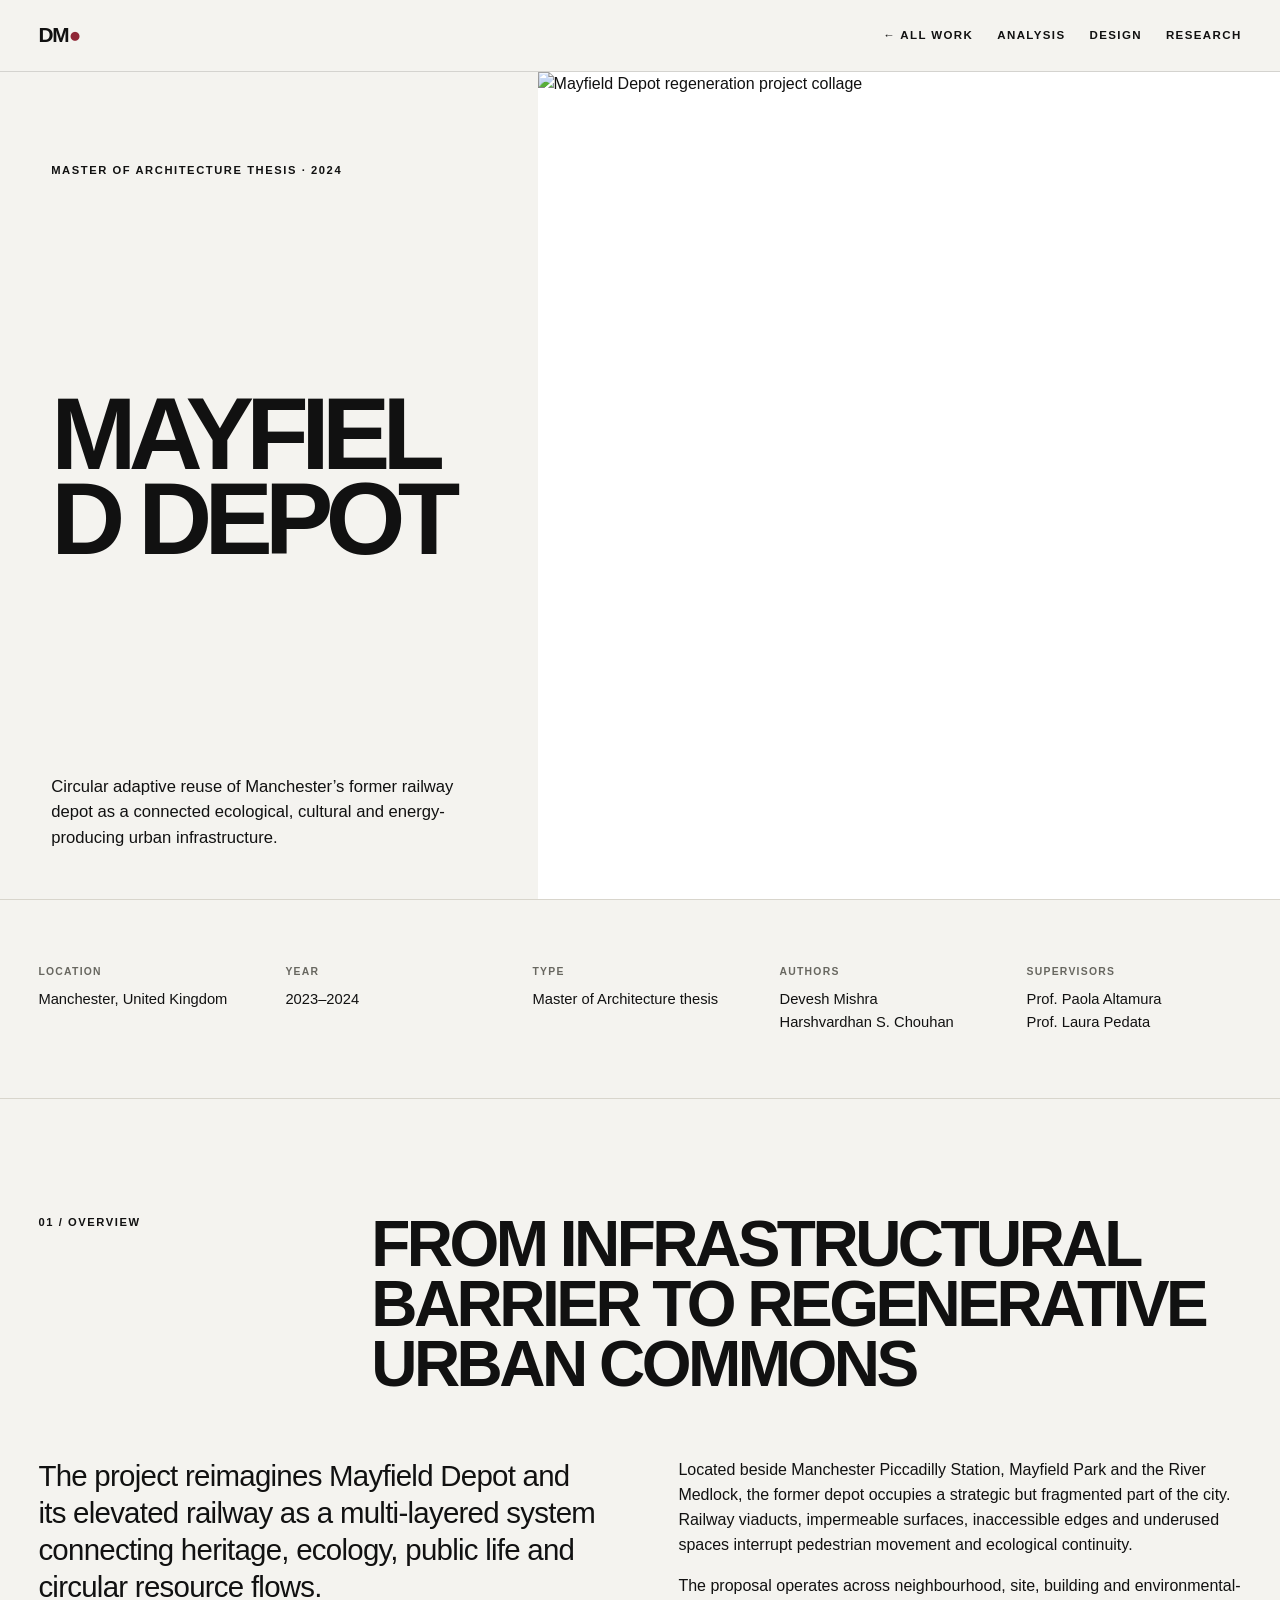
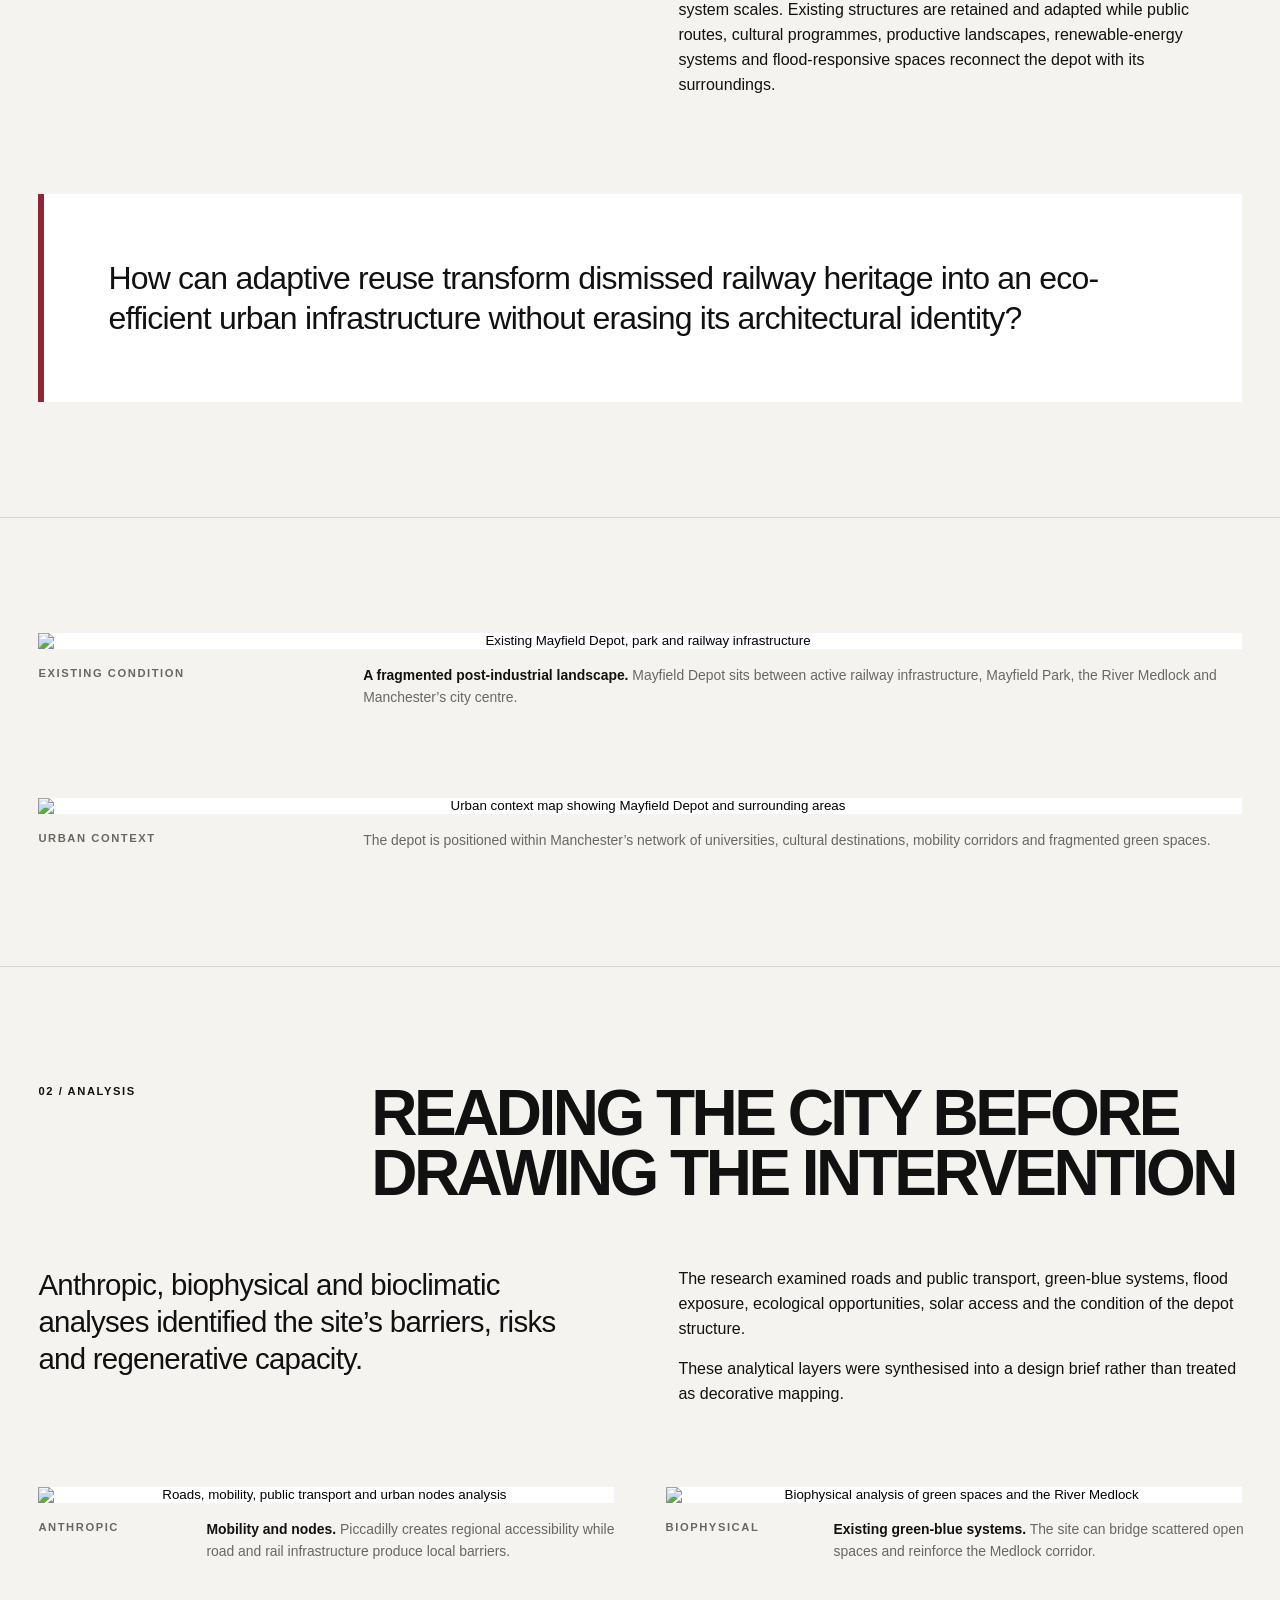
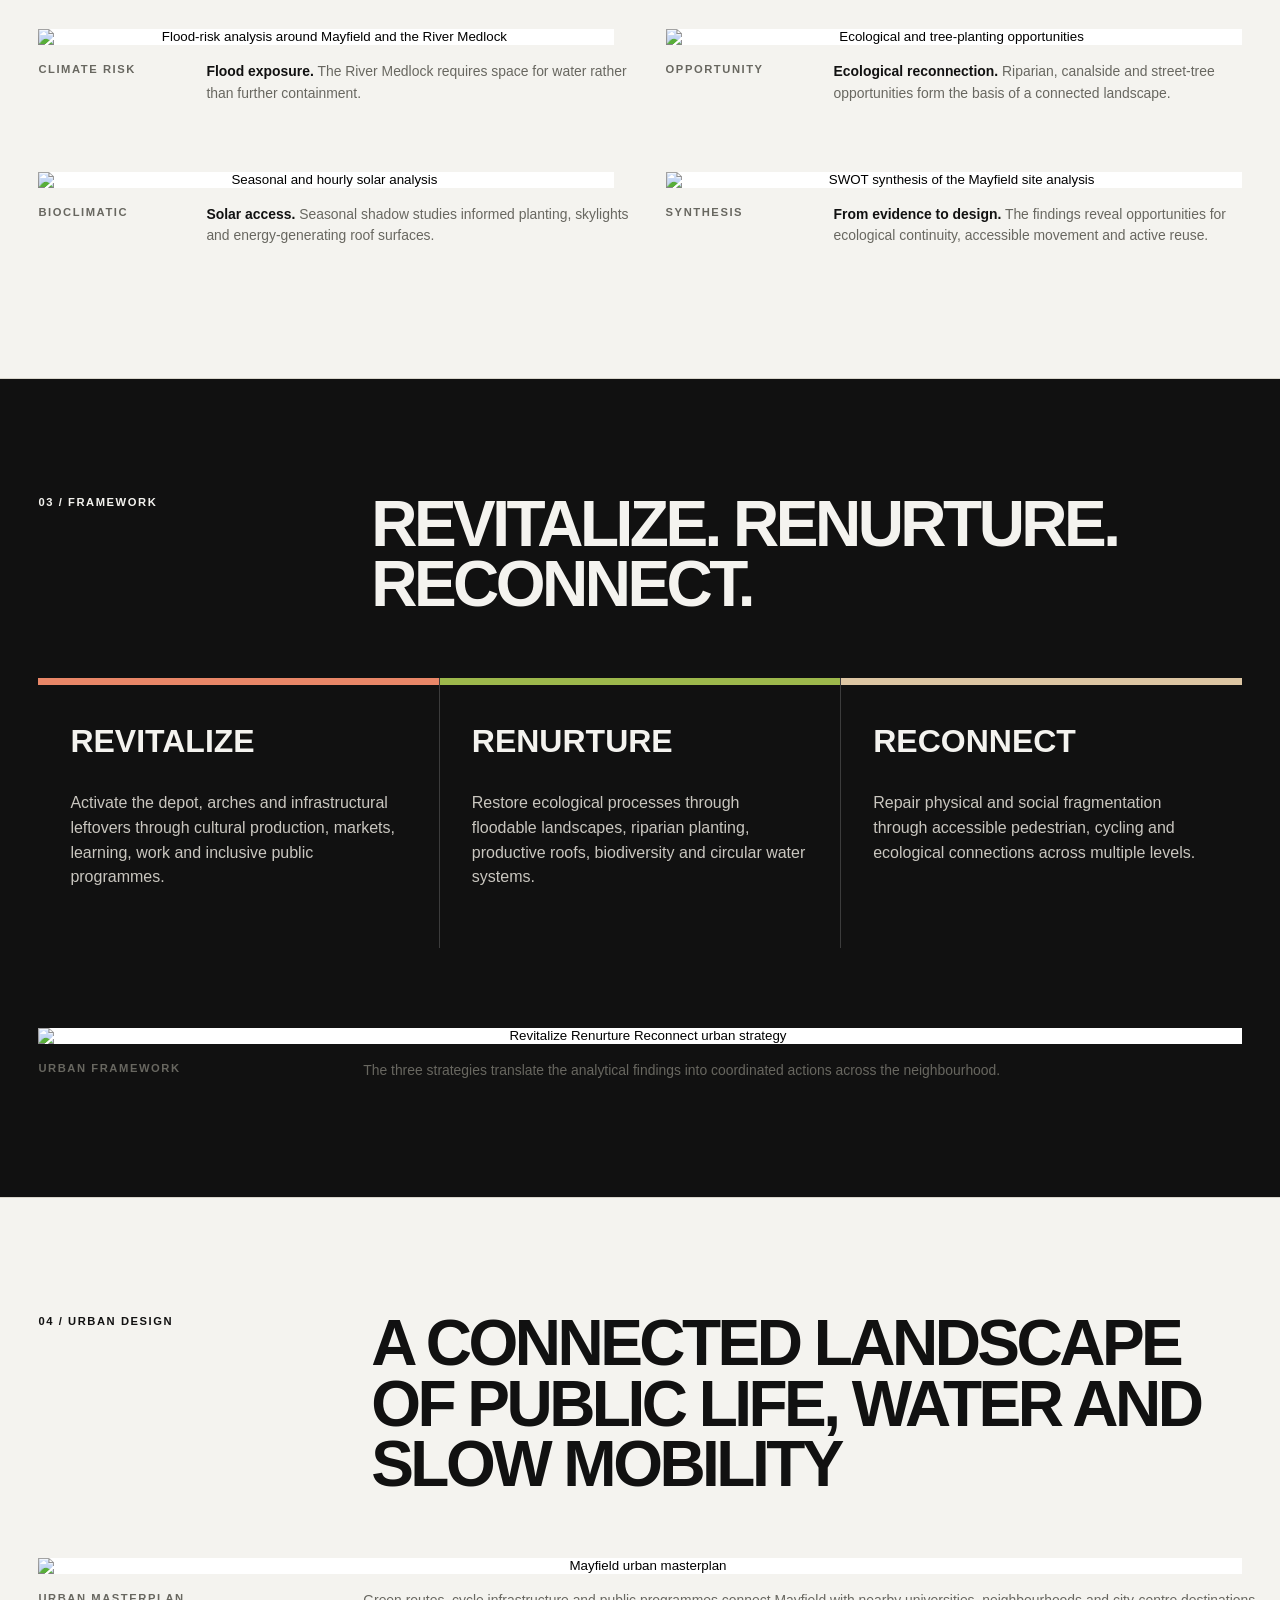
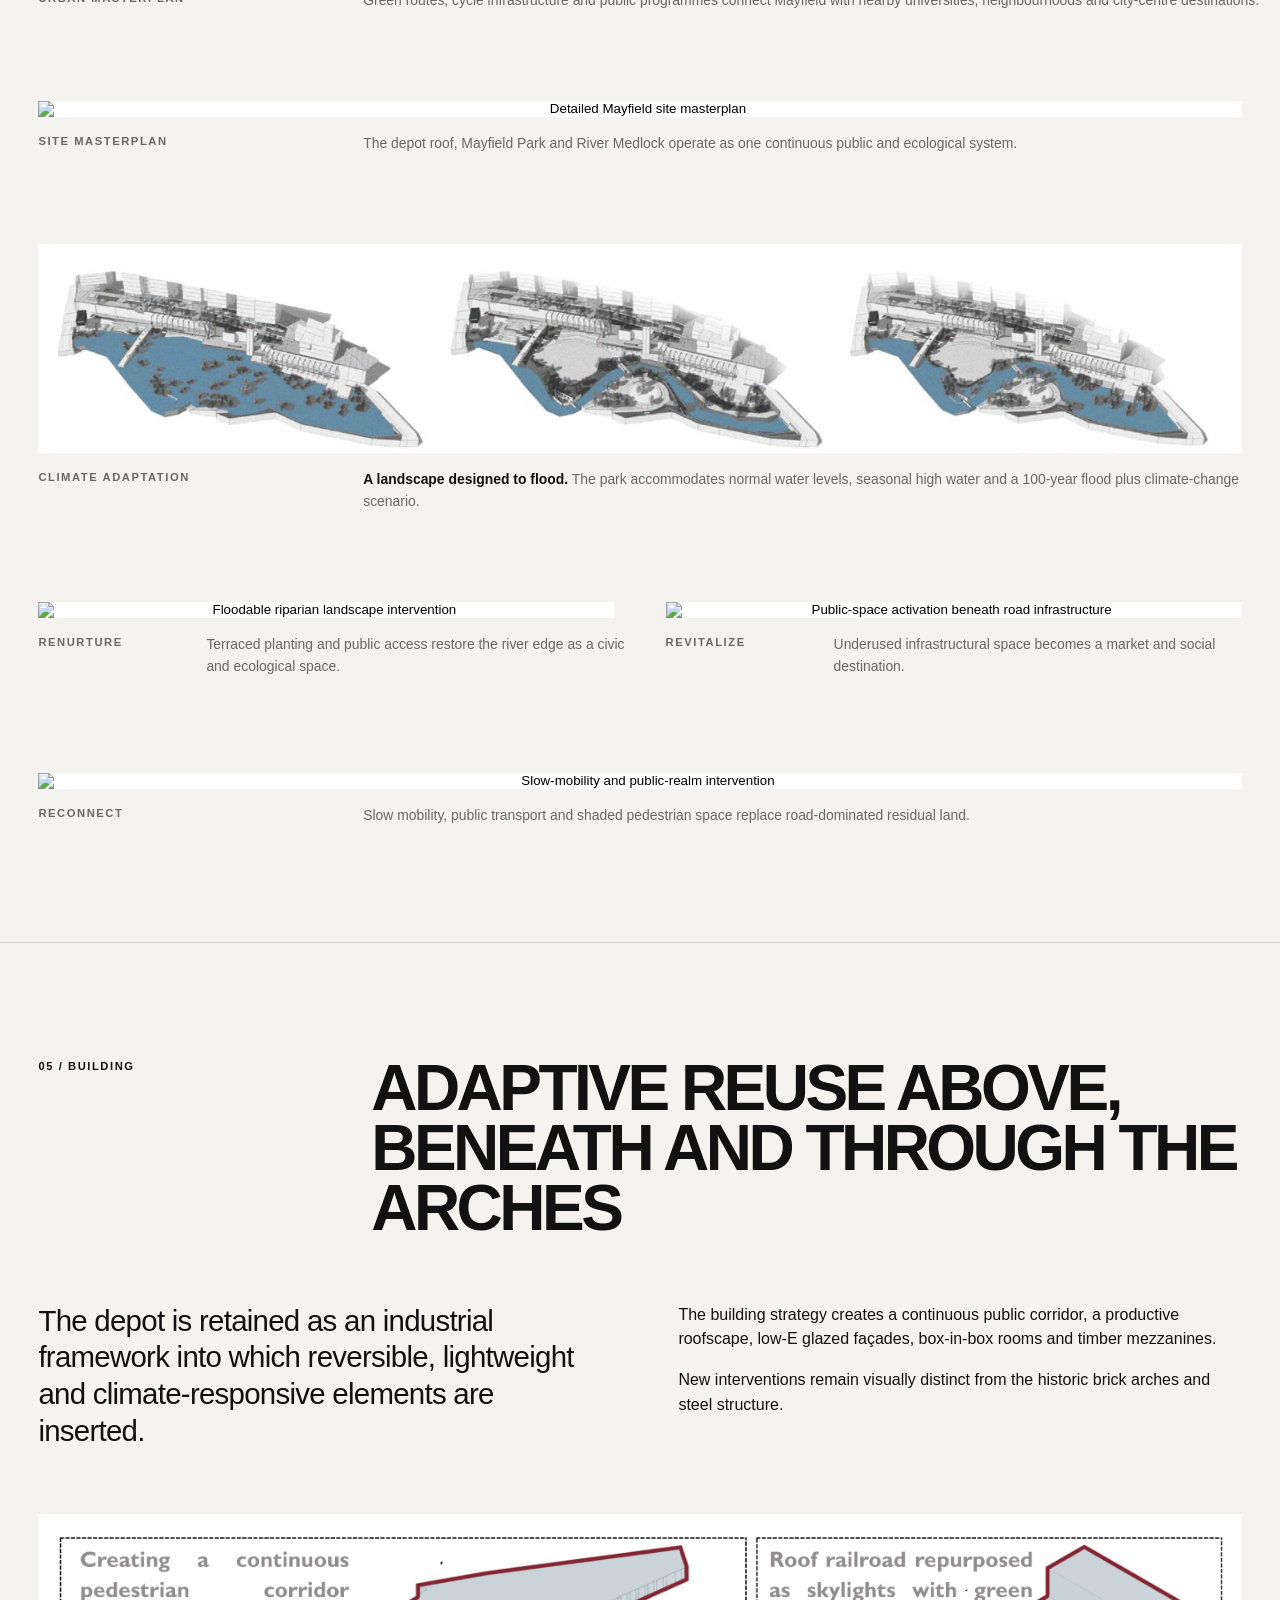
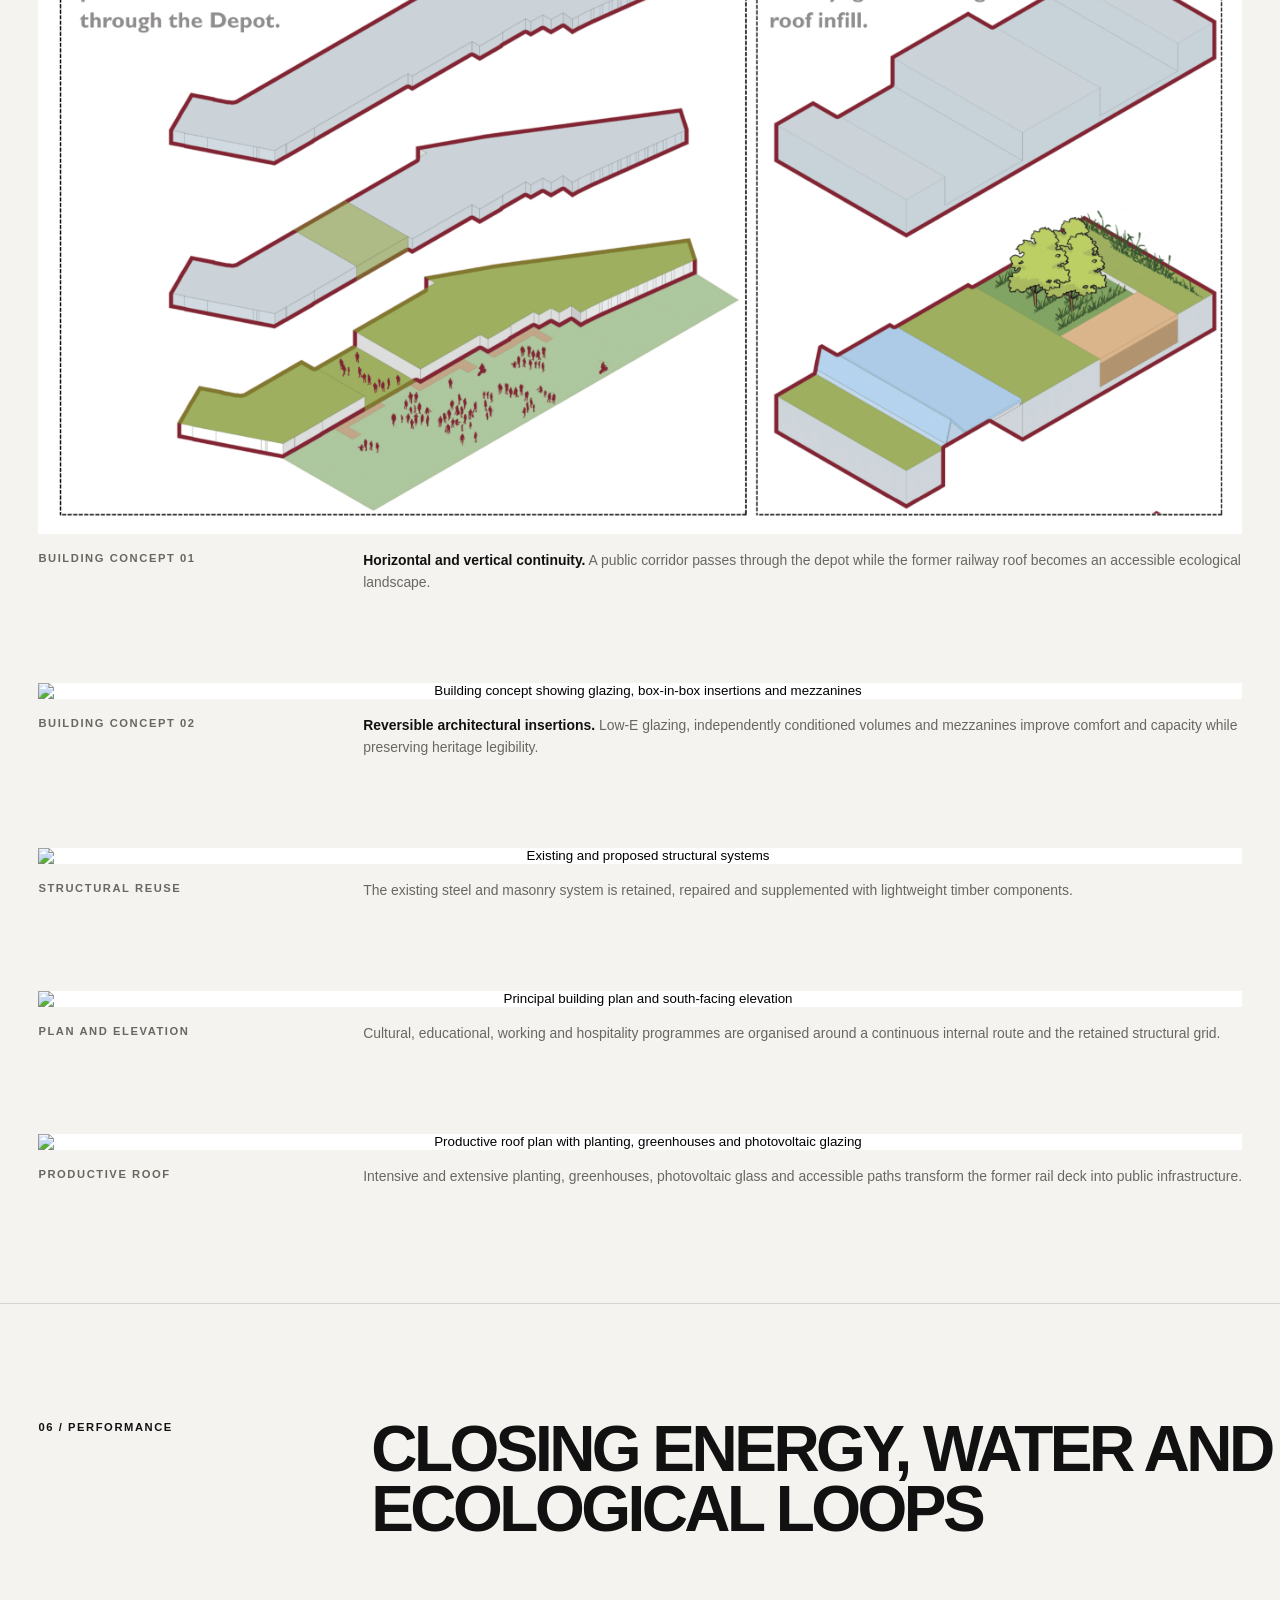
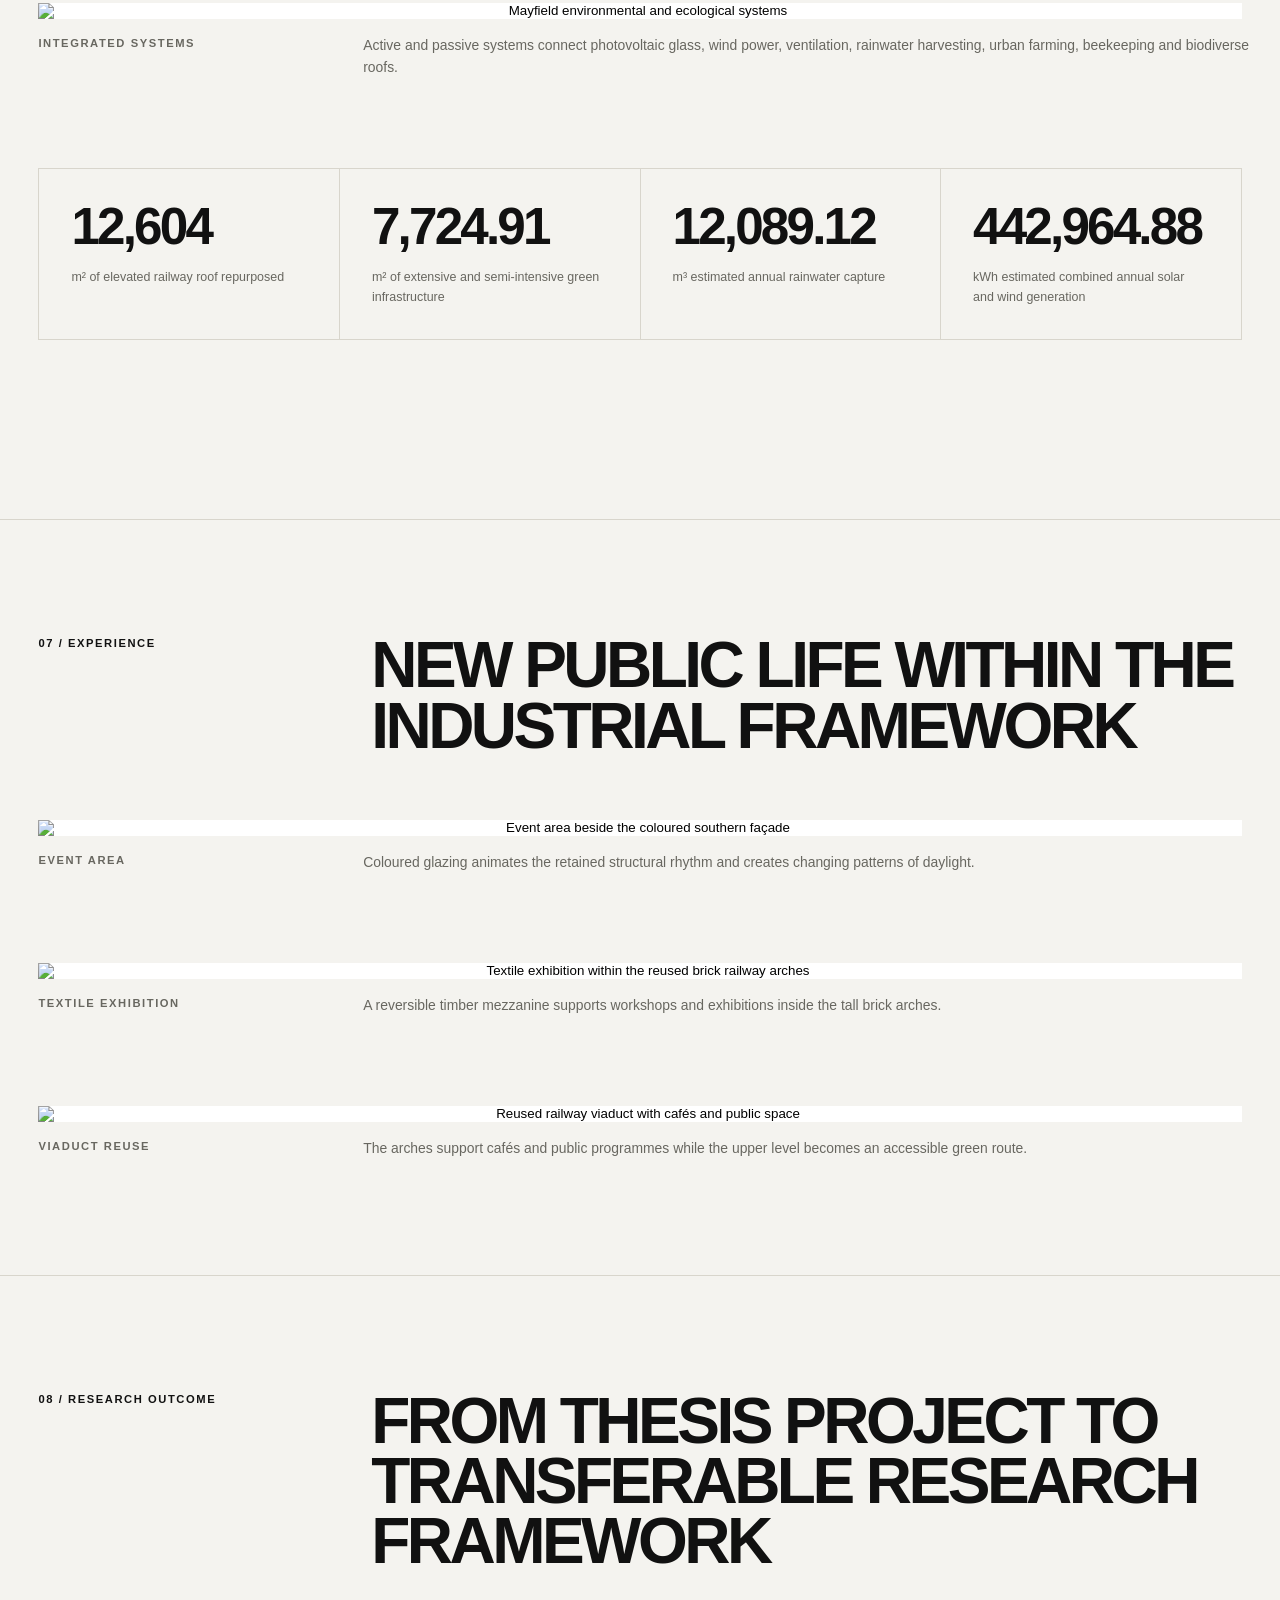
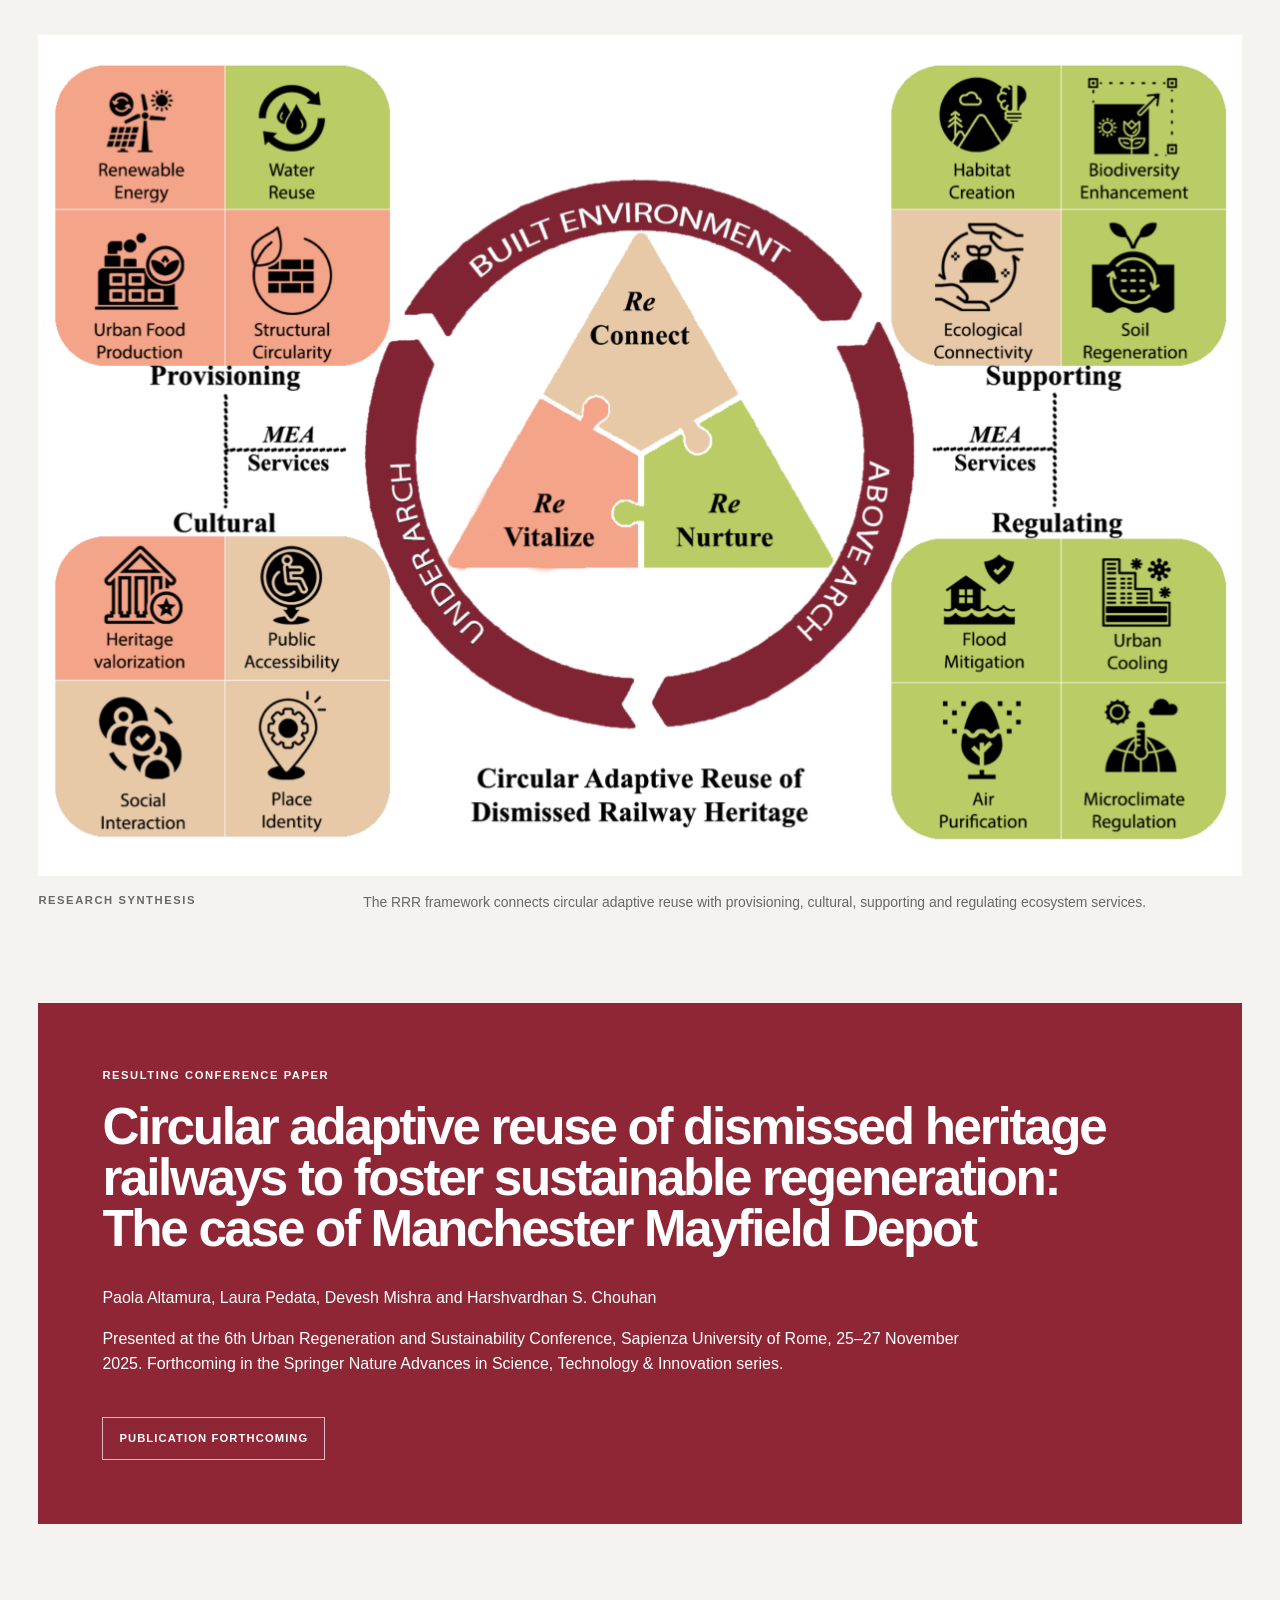
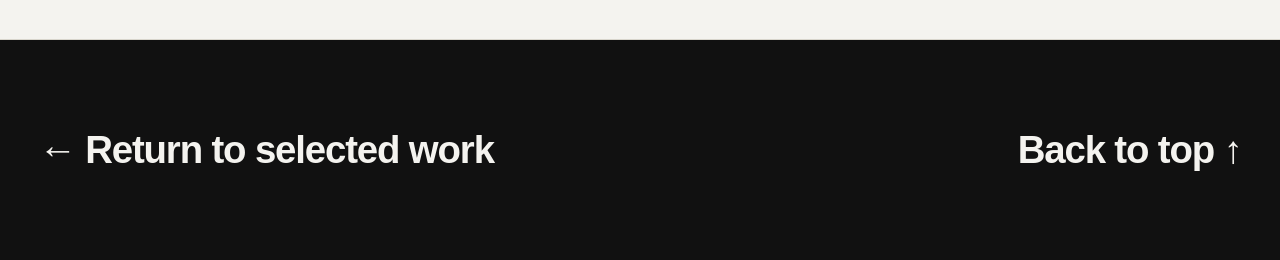
==== mayfield.html @ 93550f68 "Create Mayfield project page" ====
<!DOCTYPE html>
<html lang="en">

<head>
  <meta charset="UTF-8">
  <meta name="viewport" content="width=device-width, initial-scale=1.0">

  <meta
    name="description"
    content="Mayfield Depot — a research-led adaptive reuse and sustainable urban regeneration project by Devesh Mishra and Harshvardhan S. Chouhan."
  >

  <title>Mayfield Depot — Devesh Mishra</title>

  <style>
    :root {
      --background: #f4f3ef;
      --white: #ffffff;
      --black: #111111;
      --grey: #686760;
      --line: #d8d5cc;
      --red: #8f2636;
      --green: #9db84c;
      --orange: #e98768;
      --sand: #ddc6a3;
      --maximum-width: 1500px;
    }

    * {
      box-sizing: border-box;
    }

    html {
      scroll-behavior: smooth;
    }

    body {
      margin: 0;
      color: var(--black);
      background: var(--background);
      font-family: Arial, Helvetica, sans-serif;
      line-height: 1.55;
    }

    img {
      display: block;
      width: 100%;
      height: auto;
    }

    a {
      color: inherit;
    }

    /* NAVIGATION */

    .site-header {
      position: sticky;
      top: 0;
      z-index: 50;
      display: flex;
      align-items: center;
      justify-content: space-between;
      min-height: 72px;
      padding: 0 3vw;
      border-bottom: 1px solid rgba(17, 17, 17, 0.14);
      background: rgba(244, 243, 239, 0.95);
      backdrop-filter: blur(12px);
    }

    .logo {
      color: var(--black);
      text-decoration: none;
      font-size: 1.3rem;
      font-weight: 800;
      letter-spacing: -0.05em;
    }

    .logo-dot {
      color: var(--red);
    }

    .navigation {
      display: flex;
      gap: 1.5rem;
      align-items: center;
    }

    .navigation a {
      color: var(--black);
      text-decoration: none;
      text-transform: uppercase;
      font-size: 0.72rem;
      font-weight: 700;
      letter-spacing: 0.12em;
    }

    .navigation a:hover {
      color: var(--red);
    }

    /* HERO */

    .hero {
      min-height: calc(100vh - 72px);
      display: grid;
      grid-template-columns: 42% 58%;
      border-bottom: 1px solid var(--line);
    }

    .hero-text {
      display: flex;
      flex-direction: column;
      justify-content: space-between;
      padding: clamp(3rem, 7vw, 8rem) 4vw 3rem;
    }

    .eyebrow,
    .section-number,
    .figure-label {
      margin: 0;
      font-size: 0.7rem;
      font-weight: 700;
      letter-spacing: 0.14em;
      text-transform: uppercase;
    }

    .hero h1 {
      margin: 2rem 0;
      font-size: clamp(3.7rem, 8vw, 8.5rem);
      line-height: 0.83;
      letter-spacing: -0.075em;
      text-transform: uppercase;
      overflow-wrap: anywhere;
    }

    .hero-description {
      max-width: 38rem;
      margin: 0;
      font-size: clamp(1rem, 1.3vw, 1.3rem);
    }

    .hero-image {
      min-height: 620px;
      display: flex;
      align-items: center;
      background: var(--white);
      overflow: hidden;
    }

    .hero-image img {
      height: 100%;
      object-fit: contain;
    }

    /* PROJECT INFORMATION */

    .project-information {
      max-width: var(--maximum-width);
      margin: auto;
      padding: 4rem 3vw;
      display: grid;
      grid-template-columns: repeat(5, 1fr);
      gap: 2rem;
      border-bottom: 1px solid var(--line);
    }

    .information-item span {
      display: block;
      margin-bottom: 0.5rem;
      color: var(--grey);
      font-size: 0.65rem;
      font-weight: 700;
      letter-spacing: 0.12em;
      text-transform: uppercase;
    }

    .information-item p {
      margin: 0;
      font-size: 0.92rem;
    }

    /* GENERAL SECTIONS */

    .section {
      max-width: var(--maximum-width);
      margin: auto;
      padding: clamp(5rem, 9vw, 9rem) 3vw;
      border-bottom: 1px solid var(--line);
    }

    .section-heading {
      display: grid;
      grid-template-columns: 25% 75%;
      gap: 2rem;
      margin-bottom: 4rem;
    }

    .section-heading h2 {
      max-width: 1050px;
      margin: 0;
      font-size: clamp(2.4rem, 5vw, 5.4rem);
      line-height: 0.94;
      letter-spacing: -0.055em;
      text-transform: uppercase;
    }

    .introduction-grid {
      display: grid;
      grid-template-columns: 1fr 1fr;
      gap: clamp(2rem, 6vw, 7rem);
    }

    .lead {
      margin: 0;
      font-size: clamp(1.4rem, 2.3vw, 2.5rem);
      line-height: 1.25;
      letter-spacing: -0.025em;
    }

    .body-text {
      max-width: 700px;
    }

    .body-text p:first-child {
      margin-top: 0;
    }

    .research-question {
      margin: 5rem 0 0;
      padding: clamp(2rem, 5vw, 5rem);
      border-left: 6px solid var(--red);
      background: var(--white);
      font-size: clamp(1.4rem, 2.5vw, 2.8rem);
      line-height: 1.25;
      letter-spacing: -0.025em;
    }

    /* IMAGES */

    figure {
      margin: 0 0 clamp(3.5rem, 7vw, 7rem);
    }

    figure:last-child {
      margin-bottom: 0;
    }

    .image-button {
      width: 100%;
      display: block;
      padding: 0;
      border: 0;
      background: var(--white);
      cursor: zoom-in;
      overflow: hidden;
    }

    .image-button img {
      transition: transform 0.4s ease;
    }

    .image-button:hover img {
      transform: scale(1.01);
    }

    figcaption {
      display: grid;
      grid-template-columns: 25% 75%;
      gap: 1.5rem;
      padding-top: 1rem;
      color: var(--grey);
      font-size: 0.87rem;
    }

    figcaption strong {
      color: var(--black);
    }

    .image-grid {
      display: grid;
      grid-template-columns: 1fr 1fr;
      gap: clamp(2rem, 4vw, 4rem);
    }

    .image-grid figure {
      margin-bottom: 1rem;
    }

    /* RRR FRAMEWORK */

    .dark-section {
      max-width: none;
      color: var(--background);
      background: var(--black);
    }

    .dark-section > * {
      max-width: var(--maximum-width);
      margin-left: auto;
      margin-right: auto;
    }

    .pillars {
      display: grid;
      grid-template-columns: repeat(3, 1fr);
      gap: 1px;
      margin-bottom: 5rem;
      background: rgba(255, 255, 255, 0.18);
    }

    .pillar {
      min-height: 270px;
      padding: 2rem;
      background: var(--black);
    }

    .pillar:nth-child(1) {
      border-top: 7px solid var(--orange);
    }

    .pillar:nth-child(2) {
      border-top: 7px solid var(--green);
    }

    .pillar:nth-child(3) {
      border-top: 7px solid var(--sand);
    }

    .pillar h3 {
      margin: 0 0 1.5rem;
      font-size: clamp(1.6rem, 2.5vw, 2.6rem);
      text-transform: uppercase;
    }

    .pillar p {
      color: #c9c6bf;
    }

    /* PERFORMANCE */

    .statistics {
      display: grid;
      grid-template-columns: repeat(4, 1fr);
      margin: 4rem 0;
      border-top: 1px solid var(--line);
      border-left: 1px solid var(--line);
    }

    .statistic {
      padding: 2rem;
      border-right: 1px solid var(--line);
      border-bottom: 1px solid var(--line);
    }

    .statistic strong {
      display: block;
      font-size: clamp(2rem, 4vw, 4rem);
      line-height: 1;
      letter-spacing: -0.055em;
    }

    .statistic span {
      display: block;
      margin-top: 1rem;
      color: var(--grey);
      font-size: 0.78rem;
    }

    /* PUBLICATION */

    .publication {
      padding: clamp(2rem, 5vw, 5rem);
      color: var(--white);
      background: var(--red);
    }

    .publication h3 {
      max-width: 1050px;
      margin: 1rem 0 2rem;
      font-size: clamp(2rem, 4vw, 4.5rem);
      line-height: 1;
      letter-spacing: -0.045em;
    }

    .publication p {
      max-width: 900px;
    }

    .publication-status {
      display: inline-block;
      margin-top: 1.5rem;
      padding: 0.75rem 1rem;
      border: 1px solid rgba(255, 255, 255, 0.7);
      font-size: 0.7rem;
      font-weight: 700;
      letter-spacing: 0.1em;
      text-transform: uppercase;
    }

    /* FOOTER */

    .project-footer {
      padding: 5rem 3vw;
      display: flex;
      justify-content: space-between;
      gap: 2rem;
      color: var(--background);
      background: var(--black);
    }

    .project-footer a {
      text-decoration: none;
      font-size: clamp(1.4rem, 3vw, 3rem);
      font-weight: 700;
      letter-spacing: -0.03em;
    }

    .project-footer a:hover {
      color: var(--orange);
    }

    /* IMAGE LIGHTBOX */

    .lightbox {
      position: fixed;
      inset: 0;
      z-index: 100;
      display: none;
      align-items: center;
      justify-content: center;
      padding: 4.5rem 2rem 2rem;
      background: rgba(8, 8, 8, 0.96);
    }

    .lightbox.open {
      display: flex;
    }

    .lightbox img {
      max-width: 96vw;
      max-height: 88vh;
      width: auto;
      height: auto;
      object-fit: contain;
    }

    .lightbox-close {
      position: absolute;
      top: 1rem;
      right: 1.5rem;
      padding: 0;
      border: 0;
      color: var(--white);
      background: transparent;
      font-size: 2.5rem;
      cursor: pointer;
    }

    /* MOBILE */

    @media (max-width: 900px) {
      .hero,
      .introduction-grid,
      .image-grid {
        grid-template-columns: 1fr;
      }

      .hero {
        min-height: auto;
      }

      .hero-text {
        min-height: 550px;
      }

      .hero-image {
        min-height: 400px;
      }

      .project-information {
        grid-template-columns: 1fr 1fr;
      }

      .section-heading {
        grid-template-columns: 1fr;
      }

      .pillars {
        grid-template-columns: 1fr;
      }

      .statistics {
        grid-template-columns: 1fr 1fr;
      }

      figcaption {
        grid-template-columns: 1fr;
        gap: 0.4rem;
      }
    }

    @media (max-width: 620px) {
      .site-header {
        min-height: 62px;
      }

      .navigation a:not(:first-child) {
        display: none;
      }

      .hero-text {
        min-height: 470px;
        padding: 3rem 6vw;
      }

      .hero-image {
        min-height: 280px;
      }

      .project-information {
        grid-template-columns: 1fr;
        padding: 3rem 6vw;
      }

      .section {
        padding-left: 6vw;
        padding-right: 6vw;
      }

      .statistics {
        grid-template-columns: 1fr;
      }

      .project-footer {
        flex-direction: column;
      }
    }
  </style>
</head>

<body id="top">

  <!-- NAVIGATION -->

  <header class="site-header">
    <a class="logo" href="index.html">
      DM<span class="logo-dot">●</span>
    </a>

    <nav class="navigation">
      <a href="index.html#work">← All work</a>
      <a href="#analysis">Analysis</a>
      <a href="#design">Design</a>
      <a href="#research">Research</a>
    </nav>
  </header>

  <main>

    <!-- HERO -->

    <section class="hero">
      <div class="hero-text">
        <p class="eyebrow">Master of Architecture Thesis · 2024</p>

        <h1>Mayfield Depot</h1>

        <p class="hero-description">
          Circular adaptive reuse of Manchester’s former railway depot as a
          connected ecological, cultural and energy-producing urban
          infrastructure.
        </p>
      </div>

      <div class="hero-image">
        <img
          src="images/mayfield/mayfield-01-hero.png"
          alt="Mayfield Depot regeneration project collage"
        >
      </div>
    </section>

    <!-- PROJECT INFORMATION -->

    <section class="project-information">
      <div class="information-item">
        <span>Location</span>
        <p>Manchester, United Kingdom</p>
      </div>

      <div class="information-item">
        <span>Year</span>
        <p>2023–2024</p>
      </div>

      <div class="information-item">
        <span>Type</span>
        <p>Master of Architecture thesis</p>
      </div>

      <div class="information-item">
        <span>Authors</span>
        <p>Devesh Mishra<br>Harshvardhan S. Chouhan</p>
      </div>

      <div class="information-item">
        <span>Supervisors</span>
        <p>Prof. Paola Altamura<br>Prof. Laura Pedata</p>
      </div>
    </section>

    <!-- OVERVIEW -->

    <section class="section">
      <div class="section-heading">
        <p class="section-number">01 / Overview</p>

        <h2>
          From infrastructural barrier to regenerative urban commons
        </h2>
      </div>

      <div class="introduction-grid">
        <p class="lead">
          The project reimagines Mayfield Depot and its elevated railway as a
          multi-layered system connecting heritage, ecology, public life and
          circular resource flows.
        </p>

        <div class="body-text">
          <p>
            Located beside Manchester Piccadilly Station, Mayfield Park and the
            River Medlock, the former depot occupies a strategic but fragmented
            part of the city. Railway viaducts, impermeable surfaces,
            inaccessible edges and underused spaces interrupt pedestrian
            movement and ecological continuity.
          </p>

          <p>
            The proposal operates across neighbourhood, site, building and
            environmental-system scales. Existing structures are retained and
            adapted while public routes, cultural programmes, productive
            landscapes, renewable-energy systems and flood-responsive spaces
            reconnect the depot with its surroundings.
          </p>
        </div>
      </div>

      <p class="research-question">
        How can adaptive reuse transform dismissed railway heritage into an
        eco-efficient urban infrastructure without erasing its architectural
        identity?
      </p>
    </section>

    <!-- EXISTING SITE -->

    <section class="section">
      <figure>
        <button class="image-button" type="button">
          <img
            src="images/mayfield/mayfield-02-existing-site.png"
            alt="Existing Mayfield Depot, park and railway infrastructure"
            loading="lazy"
          >
        </button>

        <figcaption>
          <span class="figure-label">Existing condition</span>

          <span>
            <strong>A fragmented post-industrial landscape.</strong>
            Mayfield Depot sits between active railway infrastructure,
            Mayfield Park, the River Medlock and Manchester’s city centre.
          </span>
        </figcaption>
      </figure>

      <figure>
        <button class="image-button" type="button">
          <img
            src="images/mayfield/mayfield-03-context-map.png"
            alt="Urban context map showing Mayfield Depot and surrounding areas"
            loading="lazy"
          >
        </button>

        <figcaption>
          <span class="figure-label">Urban context</span>

          <span>
            The depot is positioned within Manchester’s network of
            universities, cultural destinations, mobility corridors and
            fragmented green spaces.
          </span>
        </figcaption>
      </figure>
    </section>

    <!-- ANALYSIS -->

    <section class="section" id="analysis">
      <div class="section-heading">
        <p class="section-number">02 / Analysis</p>

        <h2>
          Reading the city before drawing the intervention
        </h2>
      </div>

      <div class="introduction-grid">
        <p class="lead">
          Anthropic, biophysical and bioclimatic analyses identified the site’s
          barriers, risks and regenerative capacity.
        </p>

        <div class="body-text">
          <p>
            The research examined roads and public transport, green-blue
            systems, flood exposure, ecological opportunities, solar access and
            the condition of the depot structure.
          </p>

          <p>
            These analytical layers were synthesised into a design brief rather
            than treated as decorative mapping.
          </p>
        </div>
      </div>

      <div class="image-grid" style="margin-top: 4rem;">

        <figure>
          <button class="image-button" type="button">
            <img
              src="images/mayfield/mayfield-04-mobility-analysis.png"
              alt="Roads, mobility, public transport and urban nodes analysis"
              loading="lazy"
            >
          </button>

          <figcaption>
            <span class="figure-label">Anthropic</span>
            <span>
              <strong>Mobility and nodes.</strong>
              Piccadilly creates regional accessibility while road and rail
              infrastructure produce local barriers.
            </span>
          </figcaption>
        </figure>

        <figure>
          <button class="image-button" type="button">
            <img
              src="images/mayfield/mayfield-05-biophysical-analysis.png"
              alt="Biophysical analysis of green spaces and the River Medlock"
              loading="lazy"
            >
          </button>

          <figcaption>
            <span class="figure-label">Biophysical</span>
            <span>
              <strong>Existing green-blue systems.</strong>
              The site can bridge scattered open spaces and reinforce the
              Medlock corridor.
            </span>
          </figcaption>
        </figure>

        <figure>
          <button class="image-button" type="button">
            <img
              src="images/mayfield/mayfield-06-flood-risk.png"
              alt="Flood-risk analysis around Mayfield and the River Medlock"
              loading="lazy"
            >
          </button>

          <figcaption>
            <span class="figure-label">Climate risk</span>
            <span>
              <strong>Flood exposure.</strong>
              The River Medlock requires space for water rather than further
              containment.
            </span>
          </figcaption>
        </figure>

        <figure>
          <button class="image-button" type="button">
            <img
              src="images/mayfield/mayfield-07-ecological-opportunities.png"
              alt="Ecological and tree-planting opportunities"
              loading="lazy"
            >
          </button>

          <figcaption>
            <span class="figure-label">Opportunity</span>
            <span>
              <strong>Ecological reconnection.</strong>
              Riparian, canalside and street-tree opportunities form the basis
              of a connected landscape.
            </span>
          </figcaption>
        </figure>

        <figure>
          <button class="image-button" type="button">
            <img
              src="images/mayfield/mayfield-08-solar-analysis.png"
              alt="Seasonal and hourly solar analysis"
              loading="lazy"
            >
          </button>

          <figcaption>
            <span class="figure-label">Bioclimatic</span>
            <span>
              <strong>Solar access.</strong>
              Seasonal shadow studies informed planting, skylights and
              energy-generating roof surfaces.
            </span>
          </figcaption>
        </figure>

        <figure>
          <button class="image-button" type="button">
            <img
              src="images/mayfield/mayfield-09-swot-synthesis.png"
              alt="SWOT synthesis of the Mayfield site analysis"
              loading="lazy"
            >
          </button>

          <figcaption>
            <span class="figure-label">Synthesis</span>
            <span>
              <strong>From evidence to design.</strong>
              The findings reveal opportunities for ecological continuity,
              accessible movement and active reuse.
            </span>
          </figcaption>
        </figure>

      </div>
    </section>

    <!-- RRR FRAMEWORK -->

    <section class="section dark-section">
      <div class="section-heading">
        <p class="section-number">03 / Framework</p>

        <h2>Revitalize. Renurture. Reconnect.</h2>
      </div>

      <div class="pillars">
        <article class="pillar">
          <h3>Revitalize</h3>
          <p>
            Activate the depot, arches and infrastructural leftovers through
            cultural production, markets, learning, work and inclusive public
            programmes.
          </p>
        </article>

        <article class="pillar">
          <h3>Renurture</h3>
          <p>
            Restore ecological processes through floodable landscapes,
            riparian planting, productive roofs, biodiversity and circular
            water systems.
          </p>
        </article>

        <article class="pillar">
          <h3>Reconnect</h3>
          <p>
            Repair physical and social fragmentation through accessible
            pedestrian, cycling and ecological connections across multiple
            levels.
          </p>
        </article>
      </div>

      <figure>
        <button class="image-button" type="button">
          <img
            src="images/mayfield/mayfield-10-rrr-urban-strategy.png"
            alt="Revitalize Renurture Reconnect urban strategy"
            loading="lazy"
          >
        </button>

        <figcaption>
          <span class="figure-label">Urban framework</span>
          <span>
            The three strategies translate the analytical findings into
            coordinated actions across the neighbourhood.
          </span>
        </figcaption>
      </figure>
    </section>

    <!-- URBAN DESIGN -->

    <section class="section" id="design">
      <div class="section-heading">
        <p class="section-number">04 / Urban design</p>

        <h2>
          A connected landscape of public life, water and slow mobility
        </h2>
      </div>

      <figure>
        <button class="image-button" type="button">
          <img
            src="images/mayfield/mayfield-11-urban-masterplan.png"
            alt="Mayfield urban masterplan"
            loading="lazy"
          >
        </button>

        <figcaption>
          <span class="figure-label">Urban masterplan</span>
          <span>
            Green routes, cycle infrastructure and public programmes connect
            Mayfield with nearby universities, neighbourhoods and city-centre
            destinations.
          </span>
        </figcaption>
      </figure>

      <figure>
        <button class="image-button" type="button">
          <img
            src="images/mayfield/mayfield-12-site-masterplan.png"
            alt="Detailed Mayfield site masterplan"
            loading="lazy"
          >
        </button>

        <figcaption>
          <span class="figure-label">Site masterplan</span>
          <span>
            The depot roof, Mayfield Park and River Medlock operate as one
            continuous public and ecological system.
          </span>
        </figcaption>
      </figure>

      <figure>
        <button class="image-button" type="button">
          <img
            src="images/mayfield/mayfield-13-floodable-park-scenarios.png"
            alt="Floodable park water-level scenarios"
            loading="lazy"
          >
        </button>

        <figcaption>
          <span class="figure-label">Climate adaptation</span>
          <span>
            <strong>A landscape designed to flood.</strong>
            The park accommodates normal water levels, seasonal high water and
            a 100-year flood plus climate-change scenario.
          </span>
        </figcaption>
      </figure>

      <div class="image-grid">
        <figure>
          <button class="image-button" type="button">
            <img
              src="images/mayfield/mayfield-14-riparian-landscape.png"
              alt="Floodable riparian landscape intervention"
              loading="lazy"
            >
          </button>

          <figcaption>
            <span class="figure-label">Renurture</span>
            <span>
              Terraced planting and public access restore the river edge as a
              civic and ecological space.
            </span>
          </figcaption>
        </figure>

        <figure>
          <button class="image-button" type="button">
            <img
              src="images/mayfield/mayfield-15-underpass-activation.png"
              alt="Public-space activation beneath road infrastructure"
              loading="lazy"
            >
          </button>

          <figcaption>
            <span class="figure-label">Revitalize</span>
            <span>
              Underused infrastructural space becomes a market and social
              destination.
            </span>
          </figcaption>
        </figure>
      </div>

      <figure style="margin-top: 5rem;">
        <button class="image-button" type="button">
          <img
            src="images/mayfield/mayfield-16-mobility-public-realm.png"
            alt="Slow-mobility and public-realm intervention"
            loading="lazy"
          >
        </button>

        <figcaption>
          <span class="figure-label">Reconnect</span>
          <span>
            Slow mobility, public transport and shaded pedestrian space replace
            road-dominated residual land.
          </span>
        </figcaption>
      </figure>
    </section>

    <!-- BUILDING DESIGN -->

    <section class="section">
      <div class="section-heading">
        <p class="section-number">05 / Building</p>

        <h2>
          Adaptive reuse above, beneath and through the arches
        </h2>
      </div>

      <div class="introduction-grid" style="margin-bottom: 4rem;">
        <p class="lead">
          The depot is retained as an industrial framework into which
          reversible, lightweight and climate-responsive elements are inserted.
        </p>

        <div class="body-text">
          <p>
            The building strategy creates a continuous public corridor, a
            productive roofscape, low-E glazed façades, box-in-box rooms and
            timber mezzanines.
          </p>

          <p>
            New interventions remain visually distinct from the historic brick
            arches and steel structure.
          </p>
        </div>
      </div>

      <figure>
        <button class="image-button" type="button">
          <img
            src="images/mayfield/mayfield-17-building-concept1.png"
            alt="Building concept showing a public corridor and productive roof"
            loading="lazy"
          >
        </button>

        <figcaption>
          <span class="figure-label">Building concept 01</span>
          <span>
            <strong>Horizontal and vertical continuity.</strong>
            A public corridor passes through the depot while the former railway
            roof becomes an accessible ecological landscape.
          </span>
        </figcaption>
      </figure>

      <figure>
        <button class="image-button" type="button">
          <img
            src="images/mayfield/mayfield-17-building-concept2.png"
            alt="Building concept showing glazing, box-in-box insertions and mezzanines"
            loading="lazy"
          >
        </button>

        <figcaption>
          <span class="figure-label">Building concept 02</span>
          <span>
            <strong>Reversible architectural insertions.</strong>
            Low-E glazing, independently conditioned volumes and mezzanines
            improve comfort and capacity while preserving heritage legibility.
          </span>
        </figcaption>
      </figure>

      <figure>
        <button class="image-button" type="button">
          <img
            src="images/mayfield/mayfield-18-structural-reuse.png"
            alt="Existing and proposed structural systems"
            loading="lazy"
          >
        </button>

        <figcaption>
          <span class="figure-label">Structural reuse</span>
          <span>
            The existing steel and masonry system is retained, repaired and
            supplemented with lightweight timber components.
          </span>
        </figcaption>
      </figure>

      <figure>
        <button class="image-button" type="button">
          <img
            src="images/mayfield/mayfield-19-building-plan-elevation.png"
            alt="Principal building plan and south-facing elevation"
            loading="lazy"
          >
        </button>

        <figcaption>
          <span class="figure-label">Plan and elevation</span>
          <span>
            Cultural, educational, working and hospitality programmes are
            organised around a continuous internal route and the retained
            structural grid.
          </span>
        </figcaption>
      </figure>

      <figure>
        <button class="image-button" type="button">
          <img
            src="images/mayfield/mayfield-20-productive-roof-plan.png"
            alt="Productive roof plan with planting, greenhouses and photovoltaic glazing"
            loading="lazy"
          >
        </button>

        <figcaption>
          <span class="figure-label">Productive roof</span>
          <span>
            Intensive and extensive planting, greenhouses, photovoltaic glass
            and accessible paths transform the former rail deck into public
            infrastructure.
          </span>
        </figcaption>
      </figure>
    </section>

    <!-- ENVIRONMENTAL PERFORMANCE -->

    <section class="section">
      <div class="section-heading">
        <p class="section-number">06 / Performance</p>

        <h2>
          Closing energy, water and ecological loops
        </h2>
      </div>

      <figure>
        <button class="image-button" type="button">
          <img
            src="images/mayfield/mayfield-21-environmental-systems.png"
            alt="Mayfield environmental and ecological systems"
            loading="lazy"
          >
        </button>

        <figcaption>
          <span class="figure-label">Integrated systems</span>
          <span>
            Active and passive systems connect photovoltaic glass, wind power,
            ventilation, rainwater harvesting, urban farming, beekeeping and
            biodiverse roofs.
          </span>
        </figcaption>
      </figure>

      <div class="statistics">
        <div class="statistic">
          <strong>12,604</strong>
          <span>m² of elevated railway roof repurposed</span>
        </div>

        <div class="statistic">
          <strong>7,724.91</strong>
          <span>m² of extensive and semi-intensive green infrastructure</span>
        </div>

        <div class="statistic">
          <strong>12,089.12</strong>
          <span>m³ estimated annual rainwater capture</span>
        </div>

        <div class="statistic">
          <strong>442,964.88</strong>
          <span>kWh estimated combined annual solar and wind generation</span>
        </div>
      </div>
    </section>

    <!-- VISUALISATIONS -->

    <section class="section">
      <div class="section-heading">
        <p class="section-number">07 / Experience</p>

        <h2>
          New public life within the industrial framework
        </h2>
      </div>

      <figure>
        <button class="image-button" type="button">
          <img
            src="images/mayfield/mayfield-22-coloured-south-facade-event-area.png"
            alt="Event area beside the coloured southern façade"
            loading="lazy"
          >
        </button>

        <figcaption>
          <span class="figure-label">Event area</span>
          <span>
            Coloured glazing animates the retained structural rhythm and creates
            changing patterns of daylight.
          </span>
        </figcaption>
      </figure>

      <figure>
        <button class="image-button" type="button">
          <img
            src="images/mayfield/mayfield-23-textile-exhibition.png"
            alt="Textile exhibition within the reused brick railway arches"
            loading="lazy"
          >
        </button>

        <figcaption>
          <span class="figure-label">Textile exhibition</span>
          <span>
            A reversible timber mezzanine supports workshops and exhibitions
            inside the tall brick arches.
          </span>
        </figcaption>
      </figure>

      <figure>
        <button class="image-button" type="button">
          <img
            src="images/mayfield/mayfield-24-viaduct-public-space.png"
            alt="Reused railway viaduct with cafés and public space"
            loading="lazy"
          >
        </button>

        <figcaption>
          <span class="figure-label">Viaduct reuse</span>
          <span>
            The arches support cafés and public programmes while the upper level
            becomes an accessible green route.
          </span>
        </figcaption>
      </figure>
    </section>

    <!-- RESEARCH OUTPUT -->

    <section class="section" id="research">
      <div class="section-heading">
        <p class="section-number">08 / Research outcome</p>

        <h2>
          From thesis project to transferable research framework
        </h2>
      </div>

      <figure>
        <button class="image-button" type="button">
          <img
            src="images/mayfield/mayfield-25-research-framework.png"
            alt="Research framework connecting RRR with ecosystem services"
            loading="lazy"
          >
        </button>

        <figcaption>
          <span class="figure-label">Research synthesis</span>
          <span>
            The RRR framework connects circular adaptive reuse with
            provisioning, cultural, supporting and regulating ecosystem
            services.
          </span>
        </figcaption>
      </figure>

      <article class="publication">
        <p class="eyebrow">Resulting conference paper</p>

        <h3>
          Circular adaptive reuse of dismissed heritage railways to foster
          sustainable regeneration: The case of Manchester Mayfield Depot
        </h3>

        <p>
          Paola Altamura, Laura Pedata, Devesh Mishra and
          Harshvardhan S. Chouhan
        </p>

        <p>
          Presented at the 6th Urban Regeneration and Sustainability
          Conference, Sapienza University of Rome, 25–27 November 2025.
          Forthcoming in the Springer Nature Advances in Science, Technology
          &amp; Innovation series.
        </p>

        <span class="publication-status">
          Publication forthcoming
        </span>
      </article>
    </section>

  </main>

  <!-- FOOTER -->

  <footer class="project-footer">
    <a href="index.html#work">← Return to selected work</a>
    <a href="#top">Back to top ↑</a>
  </footer>

  <!-- IMAGE ENLARGEMENT -->

  <div
    class="lightbox"
    id="lightbox"
    role="dialog"
    aria-modal="true"
    aria-label="Expanded project image"
  >
    <button
      class="lightbox-close"
      type="button"
      aria-label="Close image"
    >
      ×
    </button>

    <img src="" alt="">
  </div>

  <script>
    const lightbox = document.getElementById("lightbox");
    const lightboxImage = lightbox.querySelector("img");
    const closeButton = lightbox.querySelector(".lightbox-close");
    const imageButtons = document.querySelectorAll(".image-button");

    imageButtons.forEach(function (button) {
      button.addEventListener("click", function () {
        const selectedImage = button.querySelector("img");

        lightboxImage.src = selectedImage.src;
        lightboxImage.alt = selectedImage.alt;

        lightbox.classList.add("open");
        document.body.style.overflow = "hidden";
      });
    });

    function closeLightbox() {
      lightbox.classList.remove("open");
      lightboxImage.src = "";
      document.body.style.overflow = "";
    }

    closeButton.addEventListener("click", closeLightbox);

    lightbox.addEventListener("click", function (event) {
      if (event.target === lightbox) {
        closeLightbox();
      }
    });

    document.addEventListener("keydown", function (event) {
      if (event.key === "Escape") {
        closeLightbox();
      }
    });
  </script>

</body>
</html>
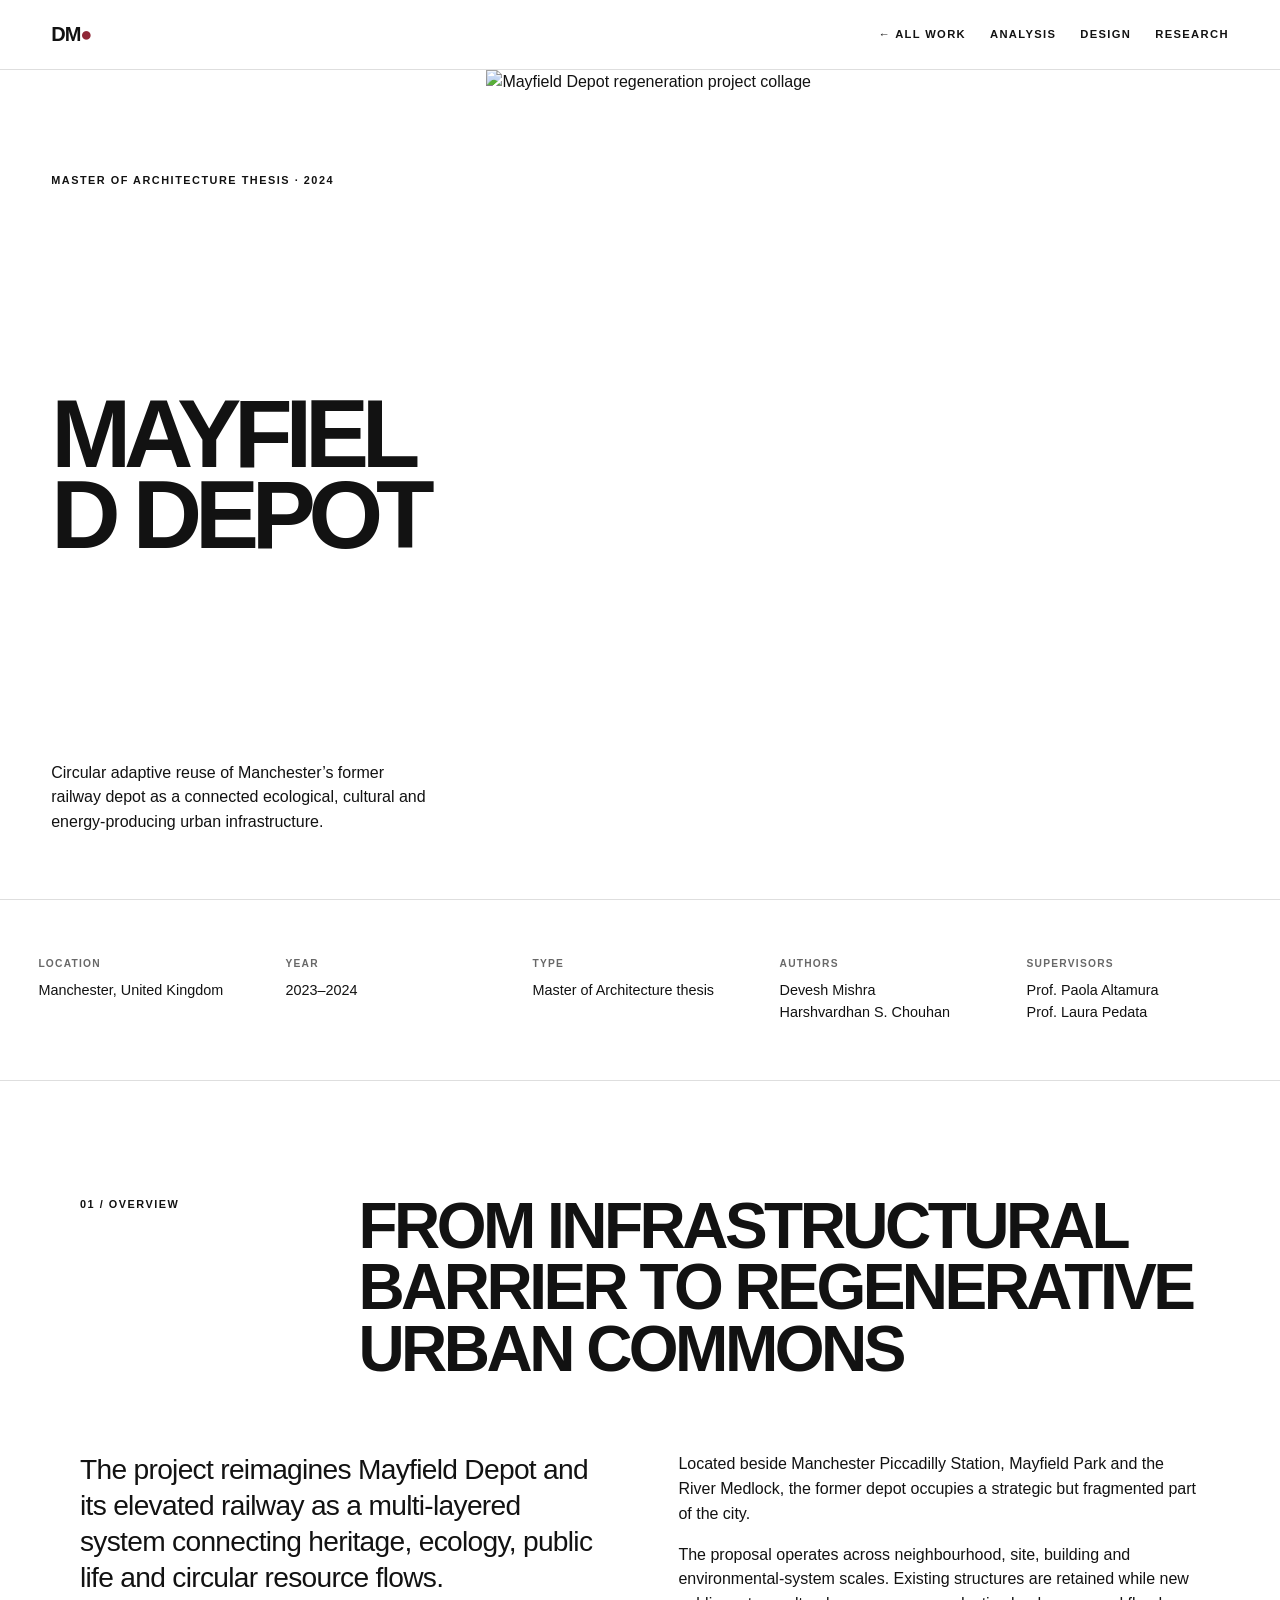
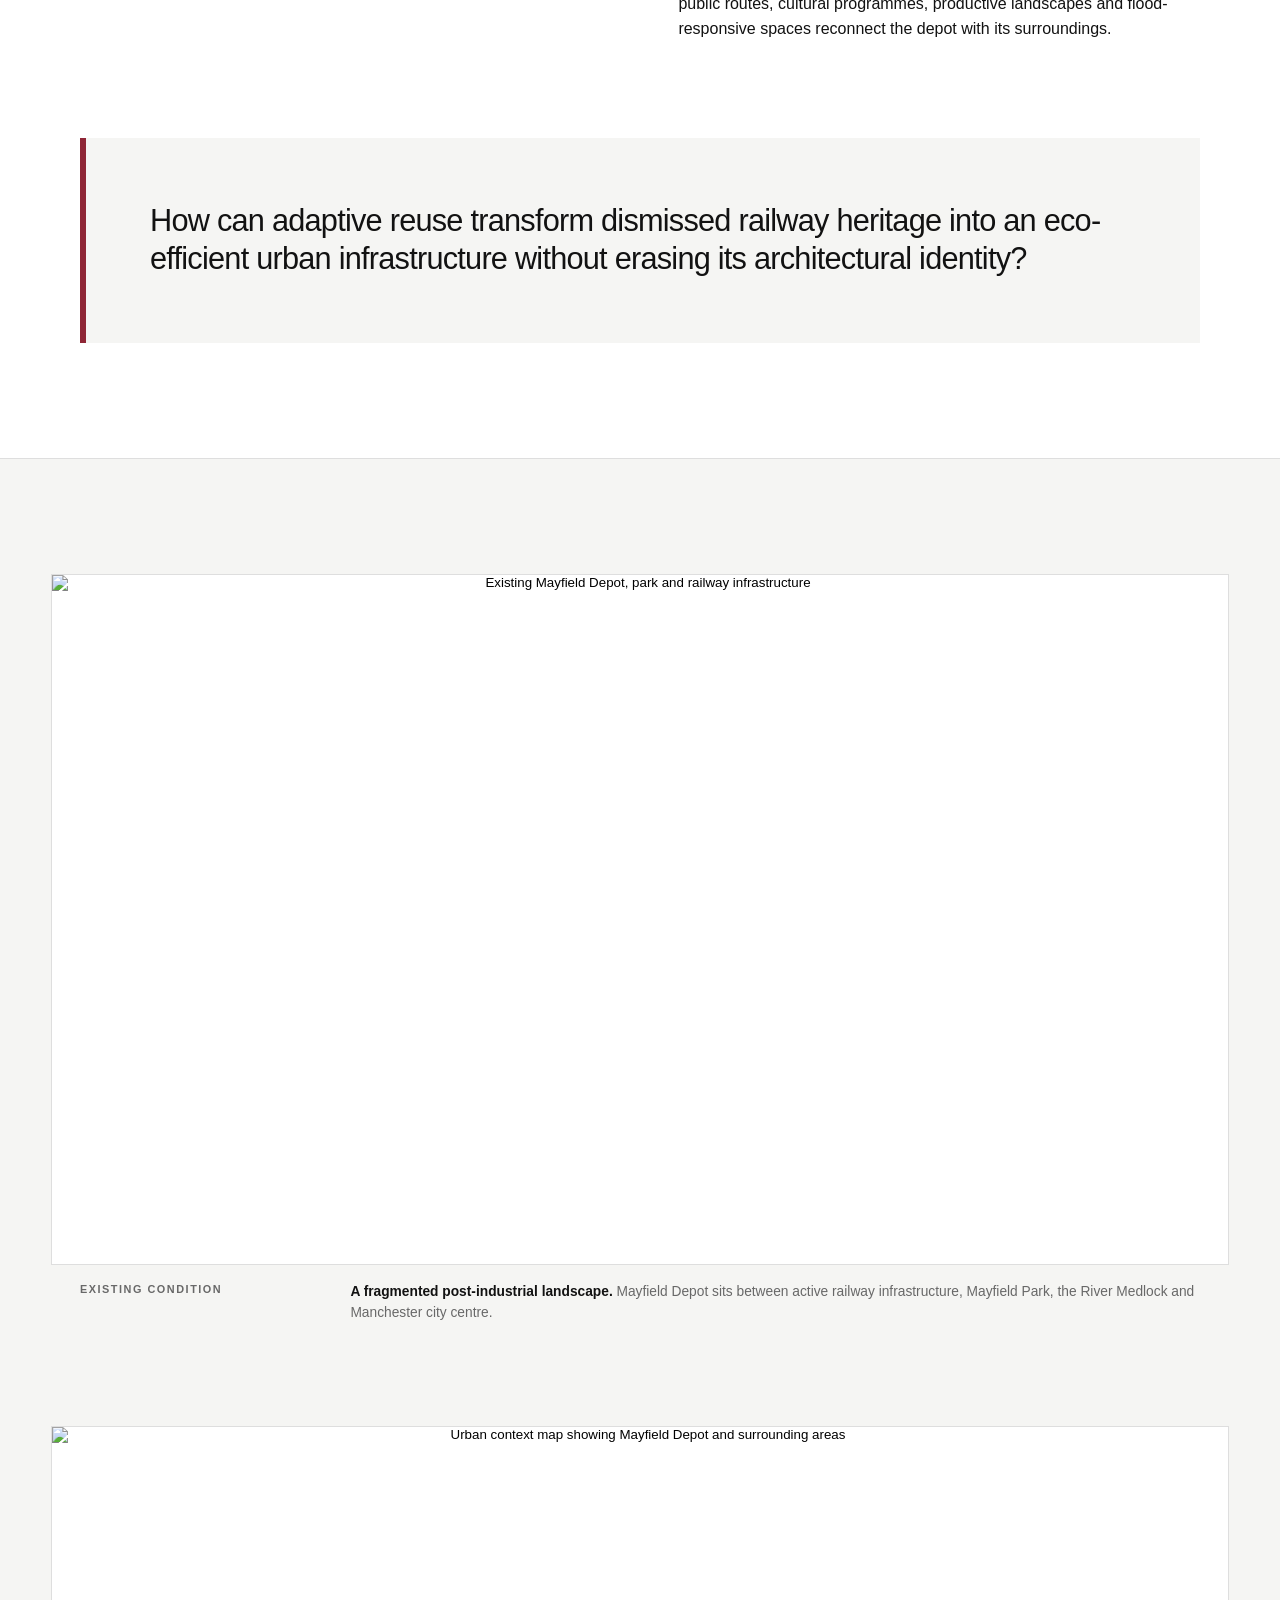
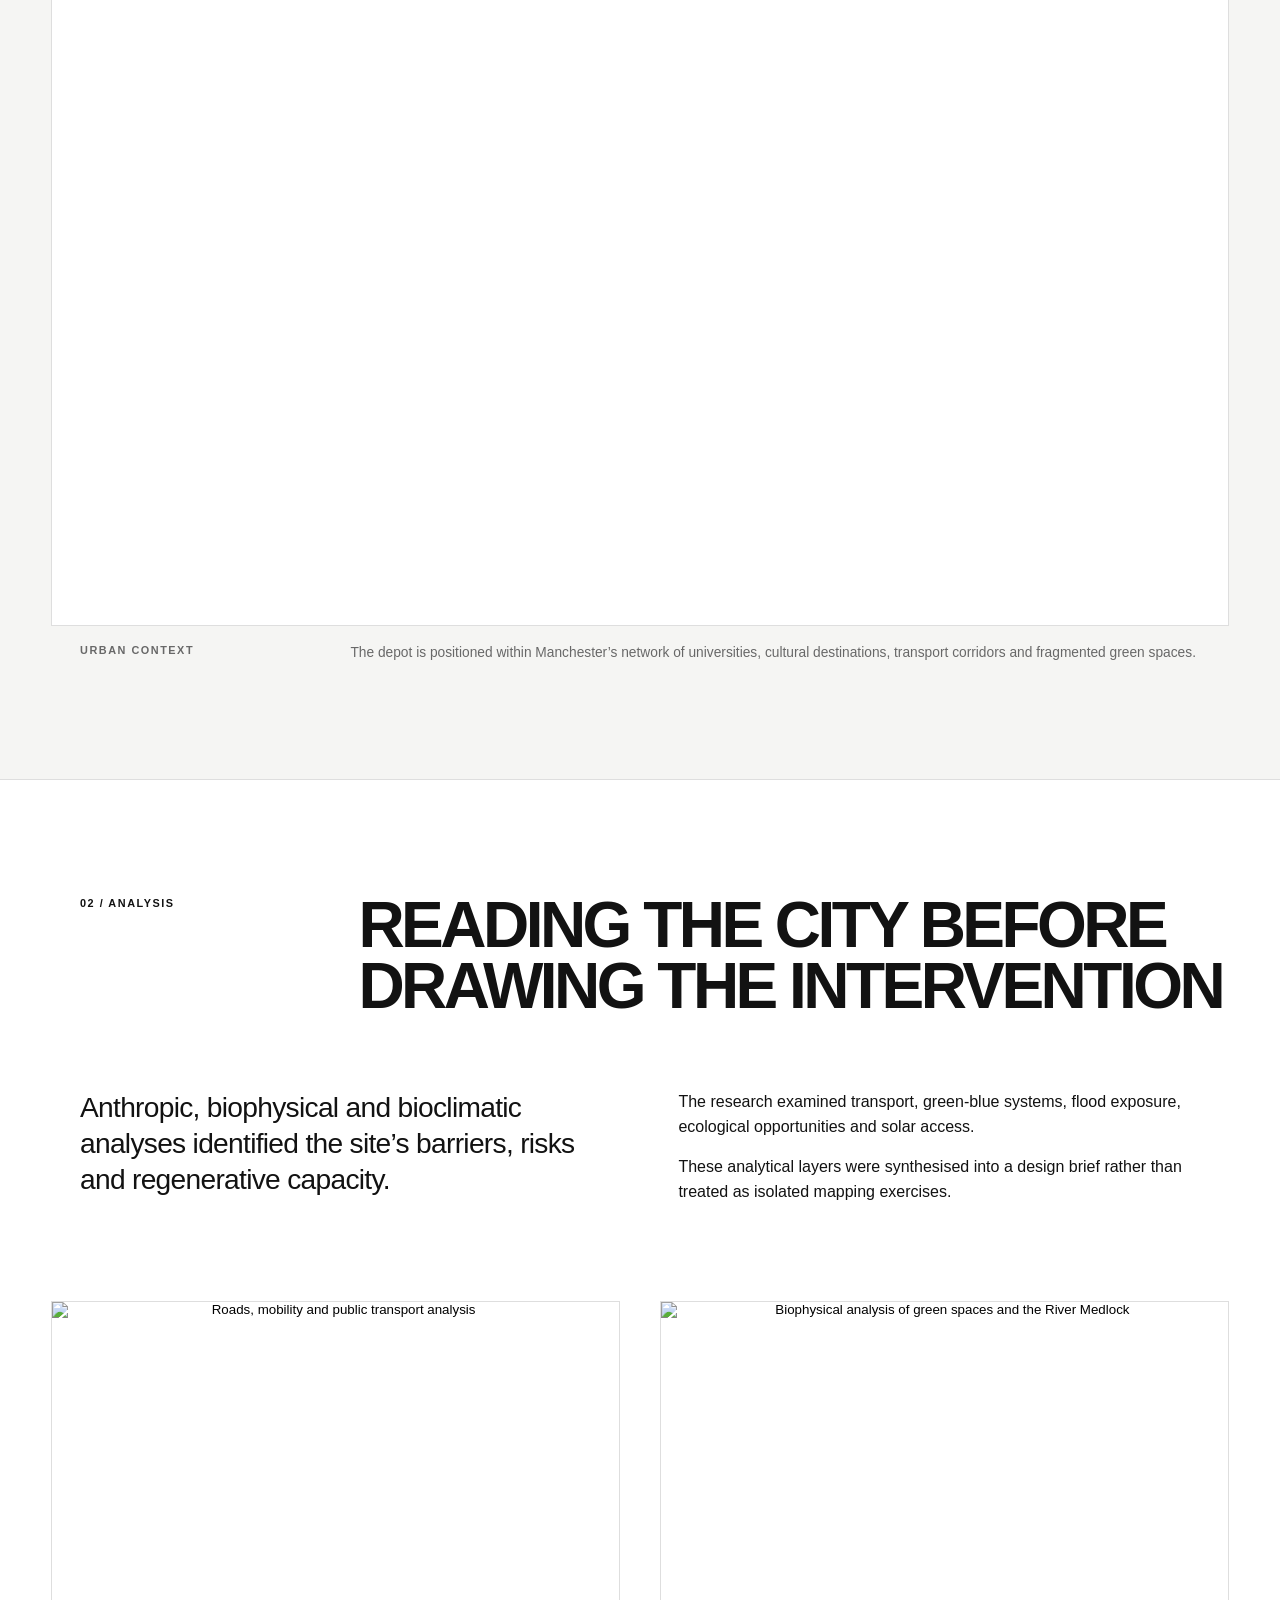
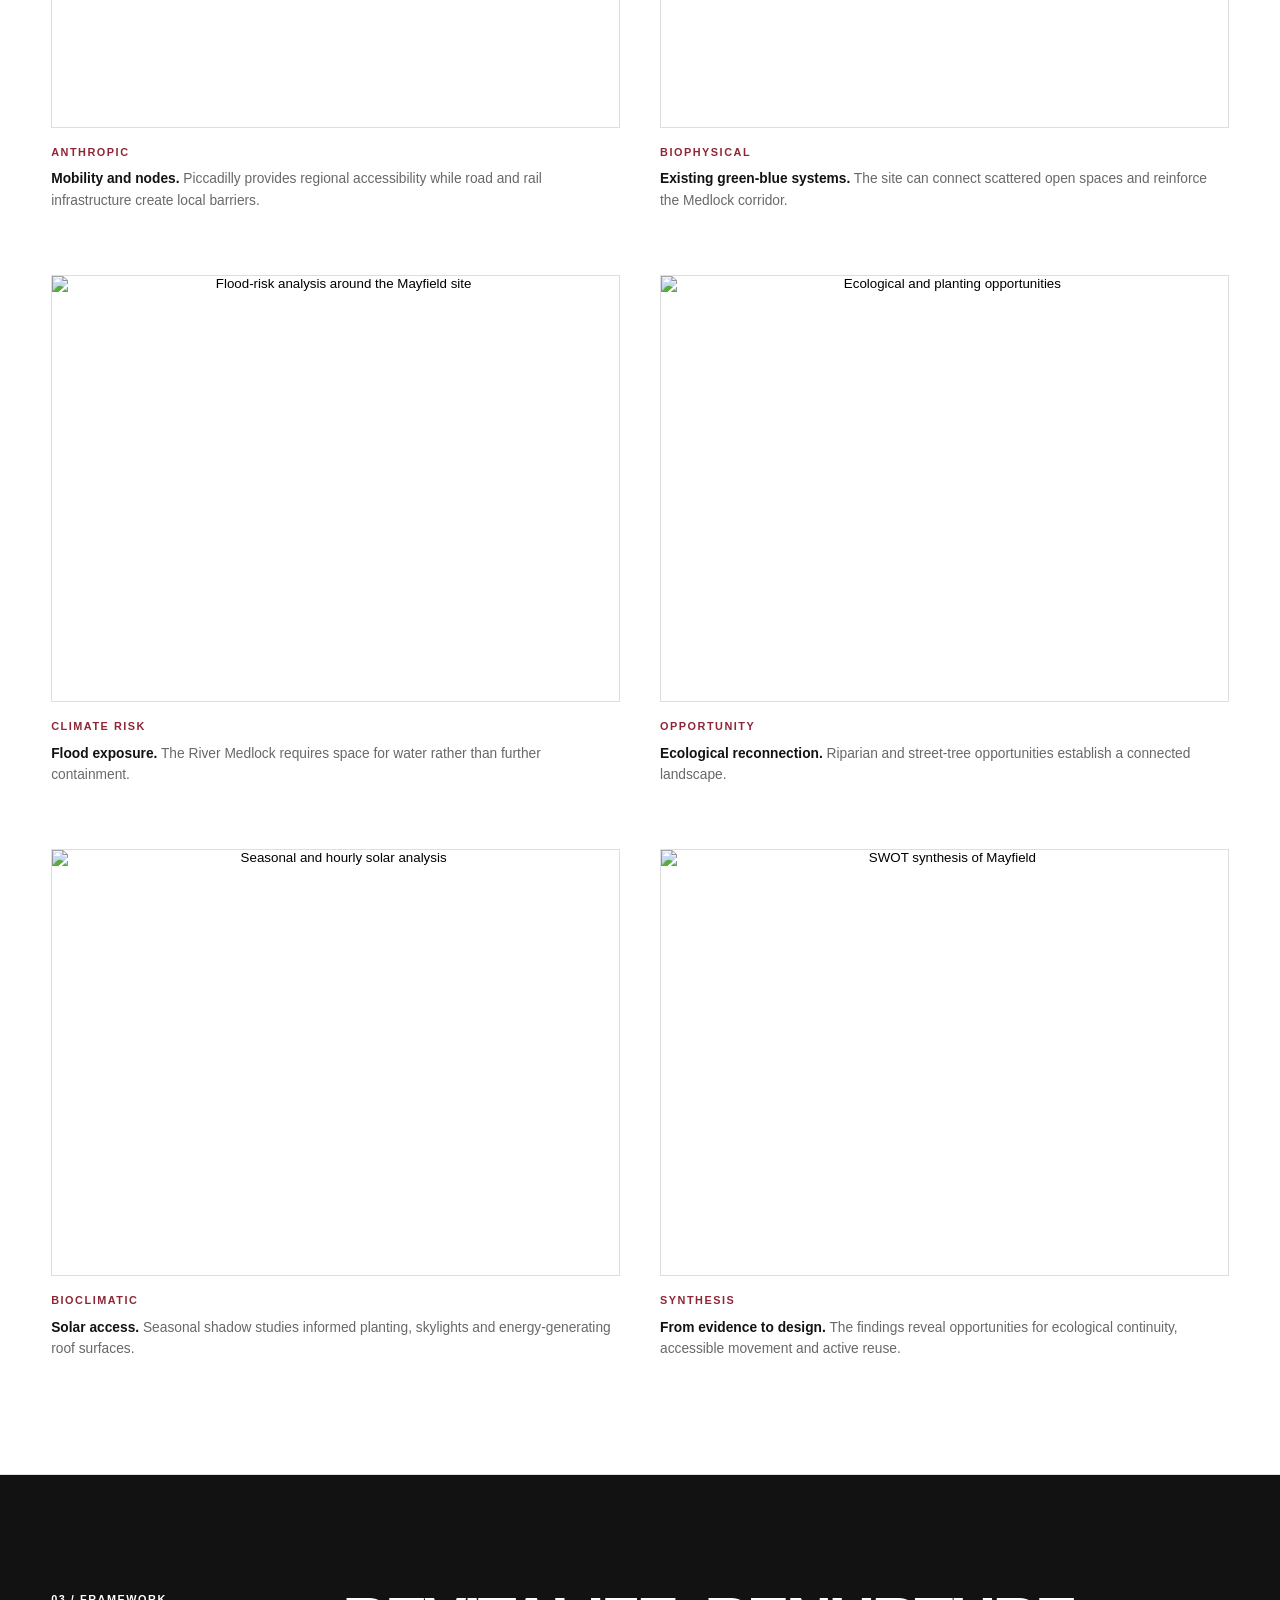
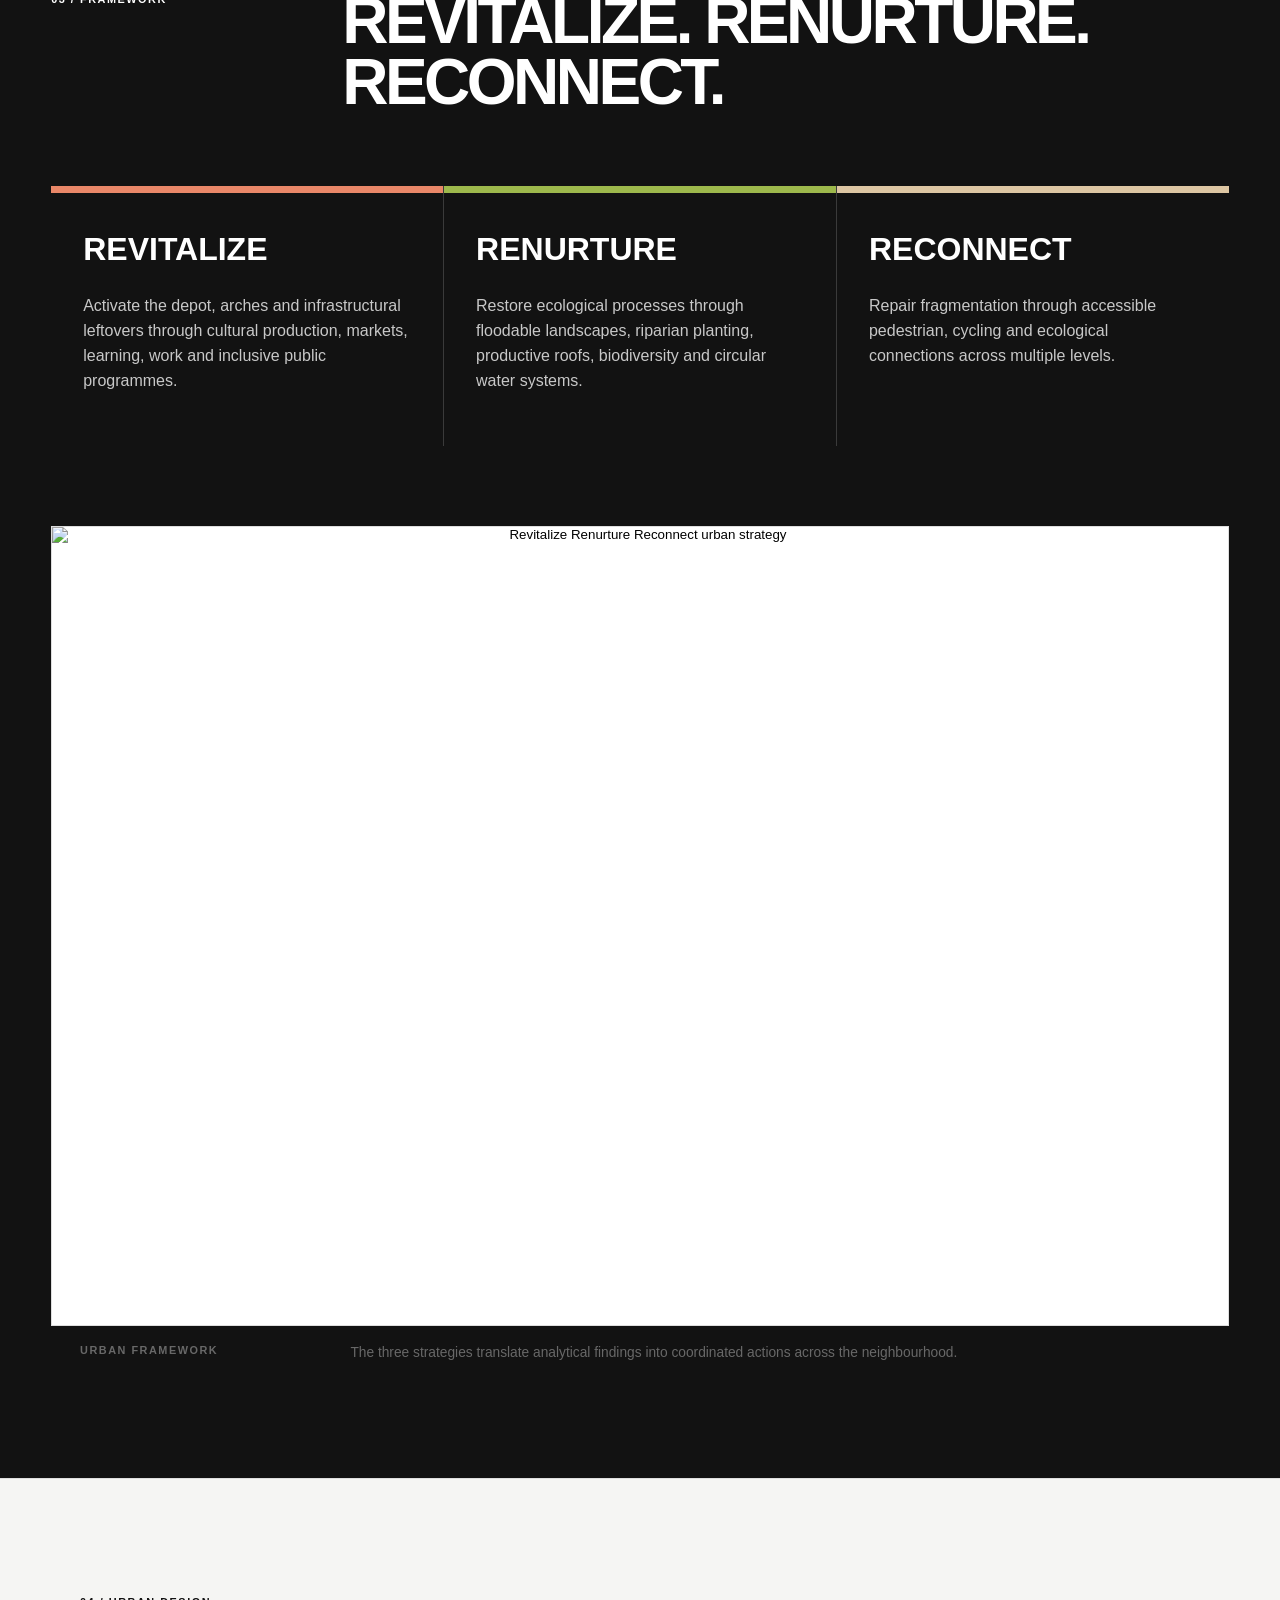
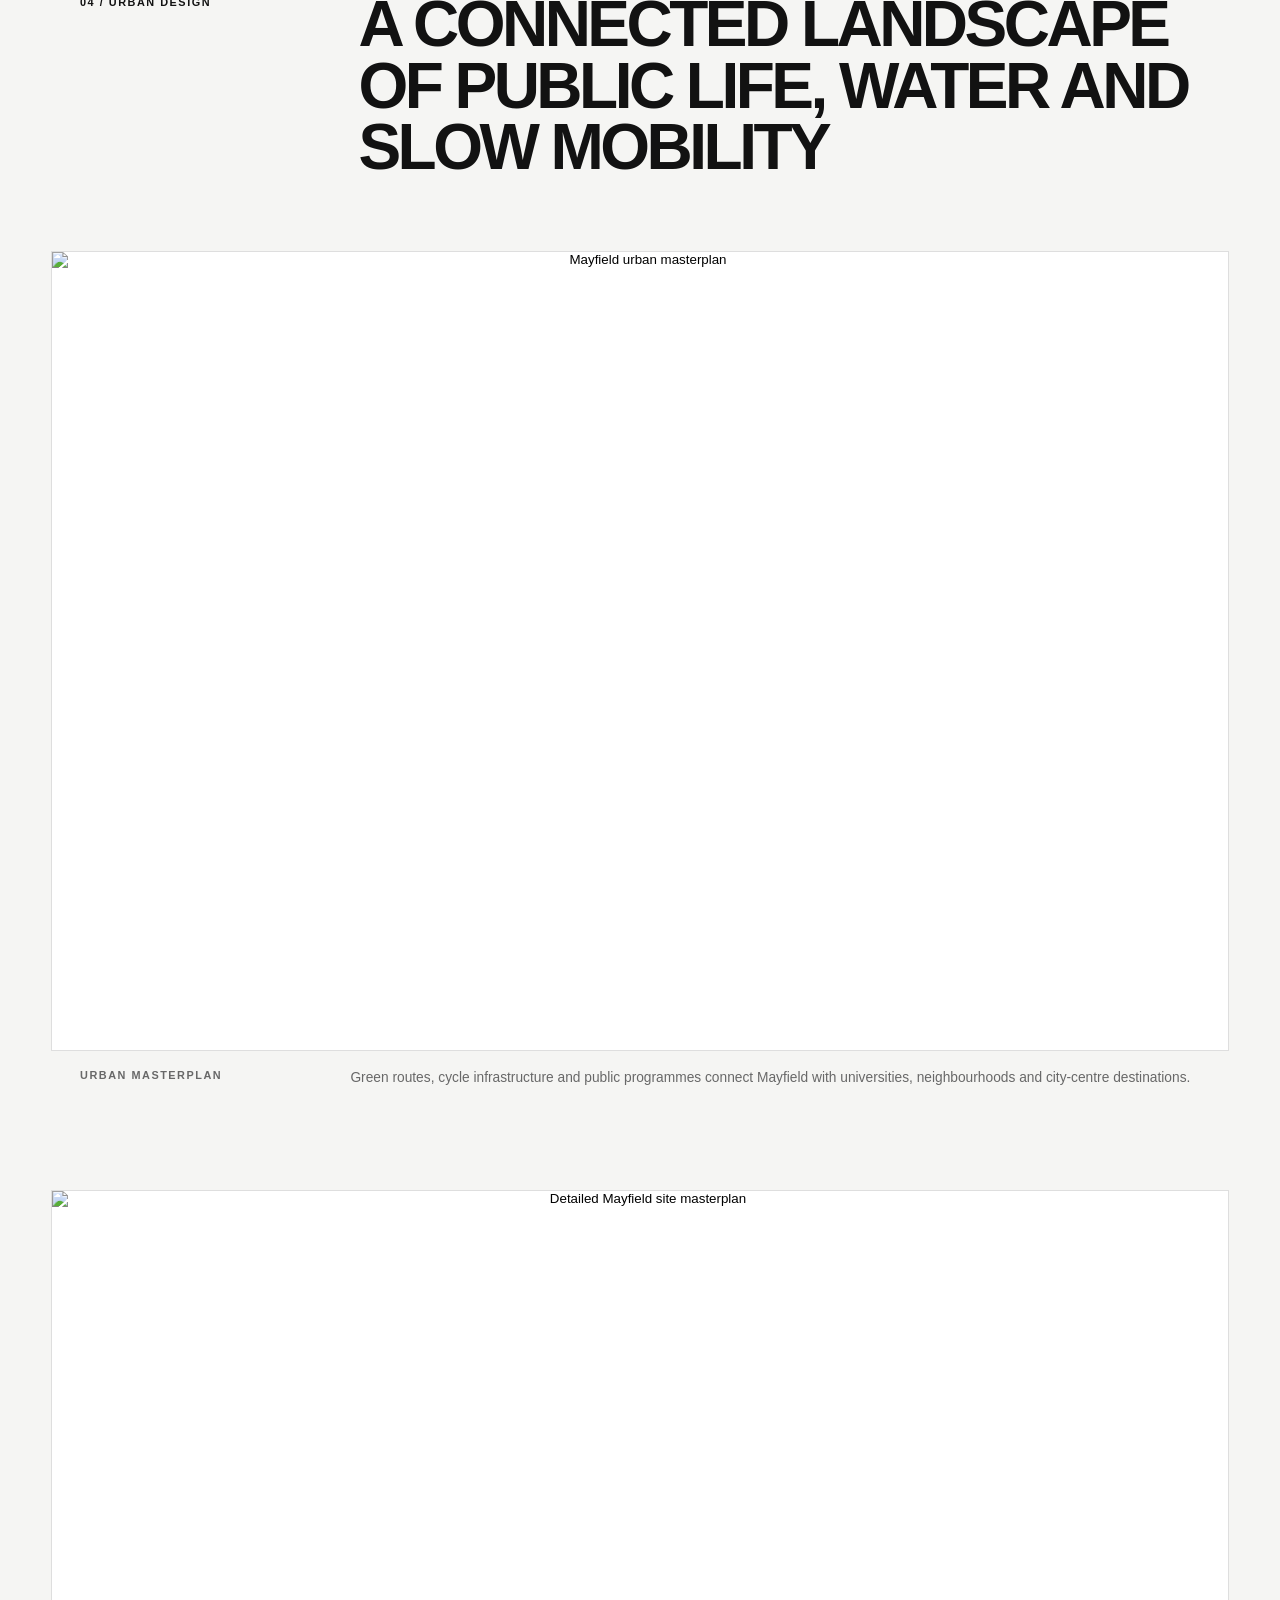
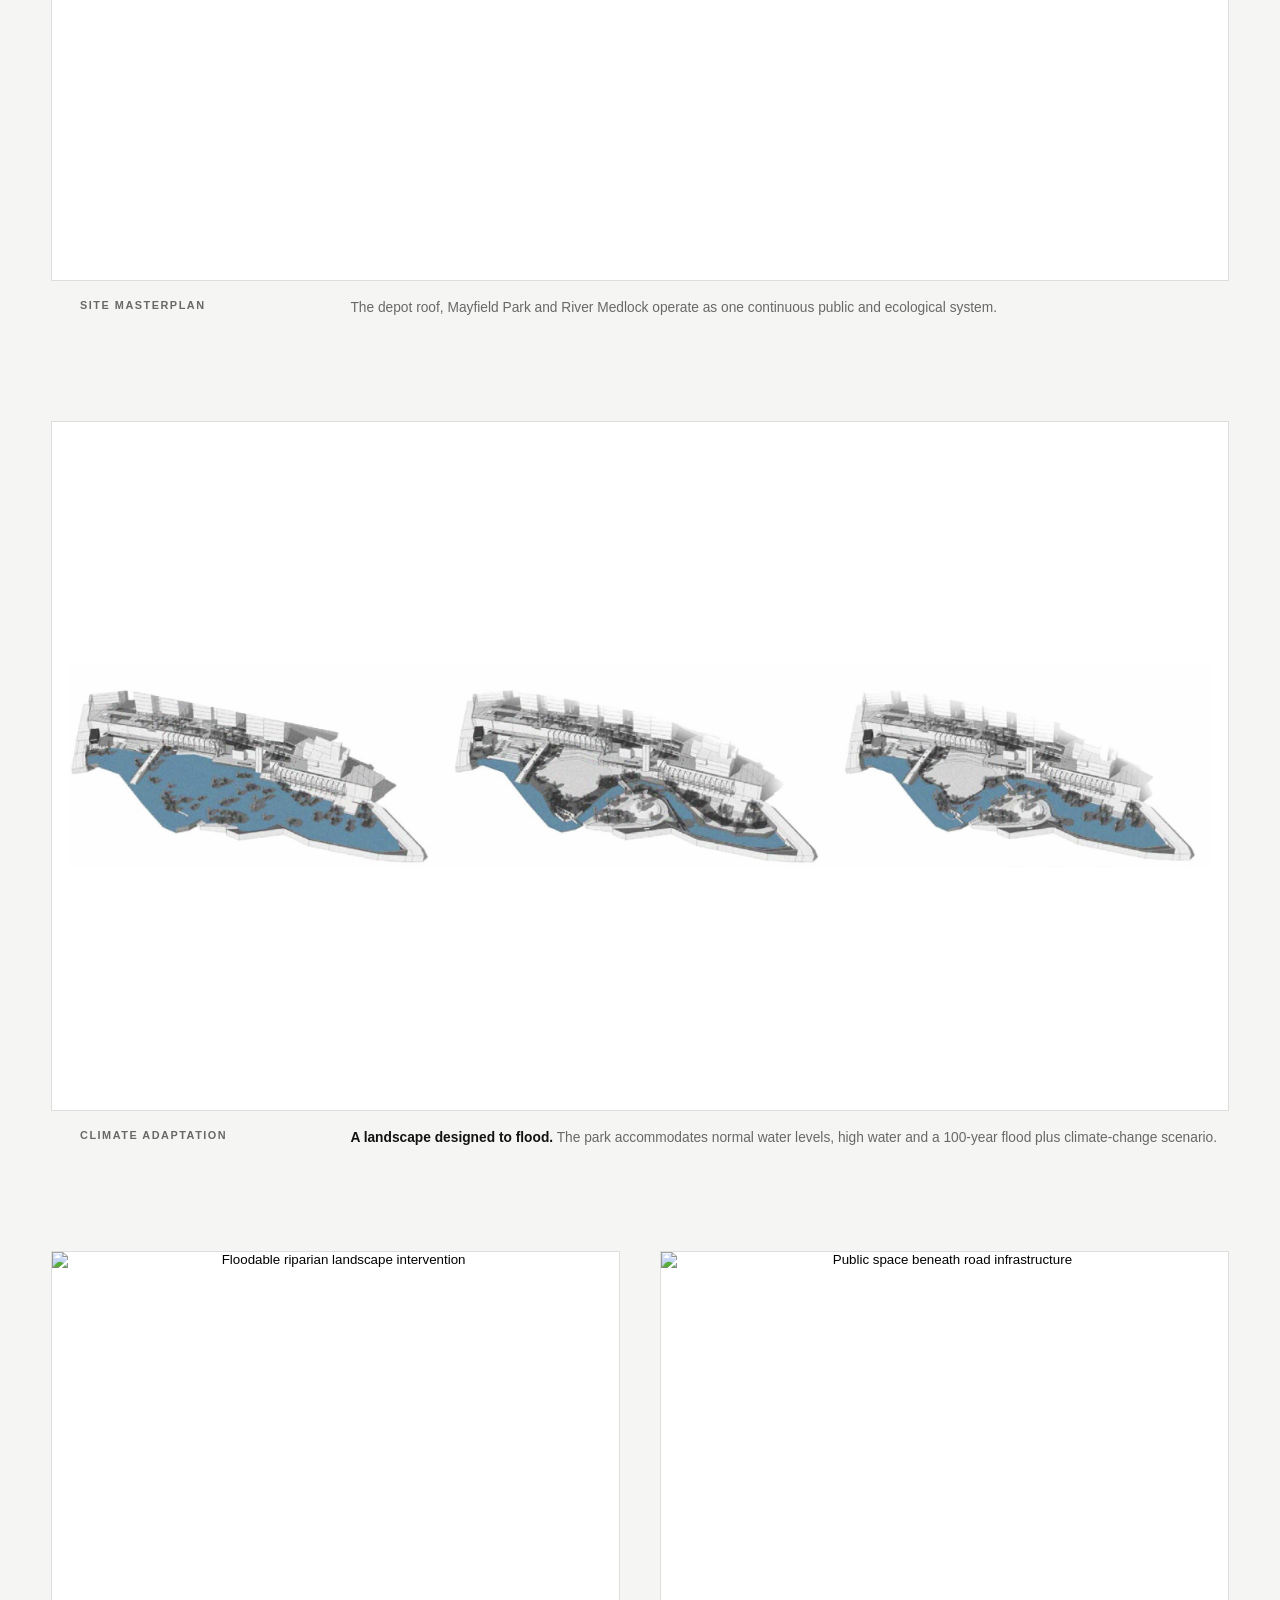
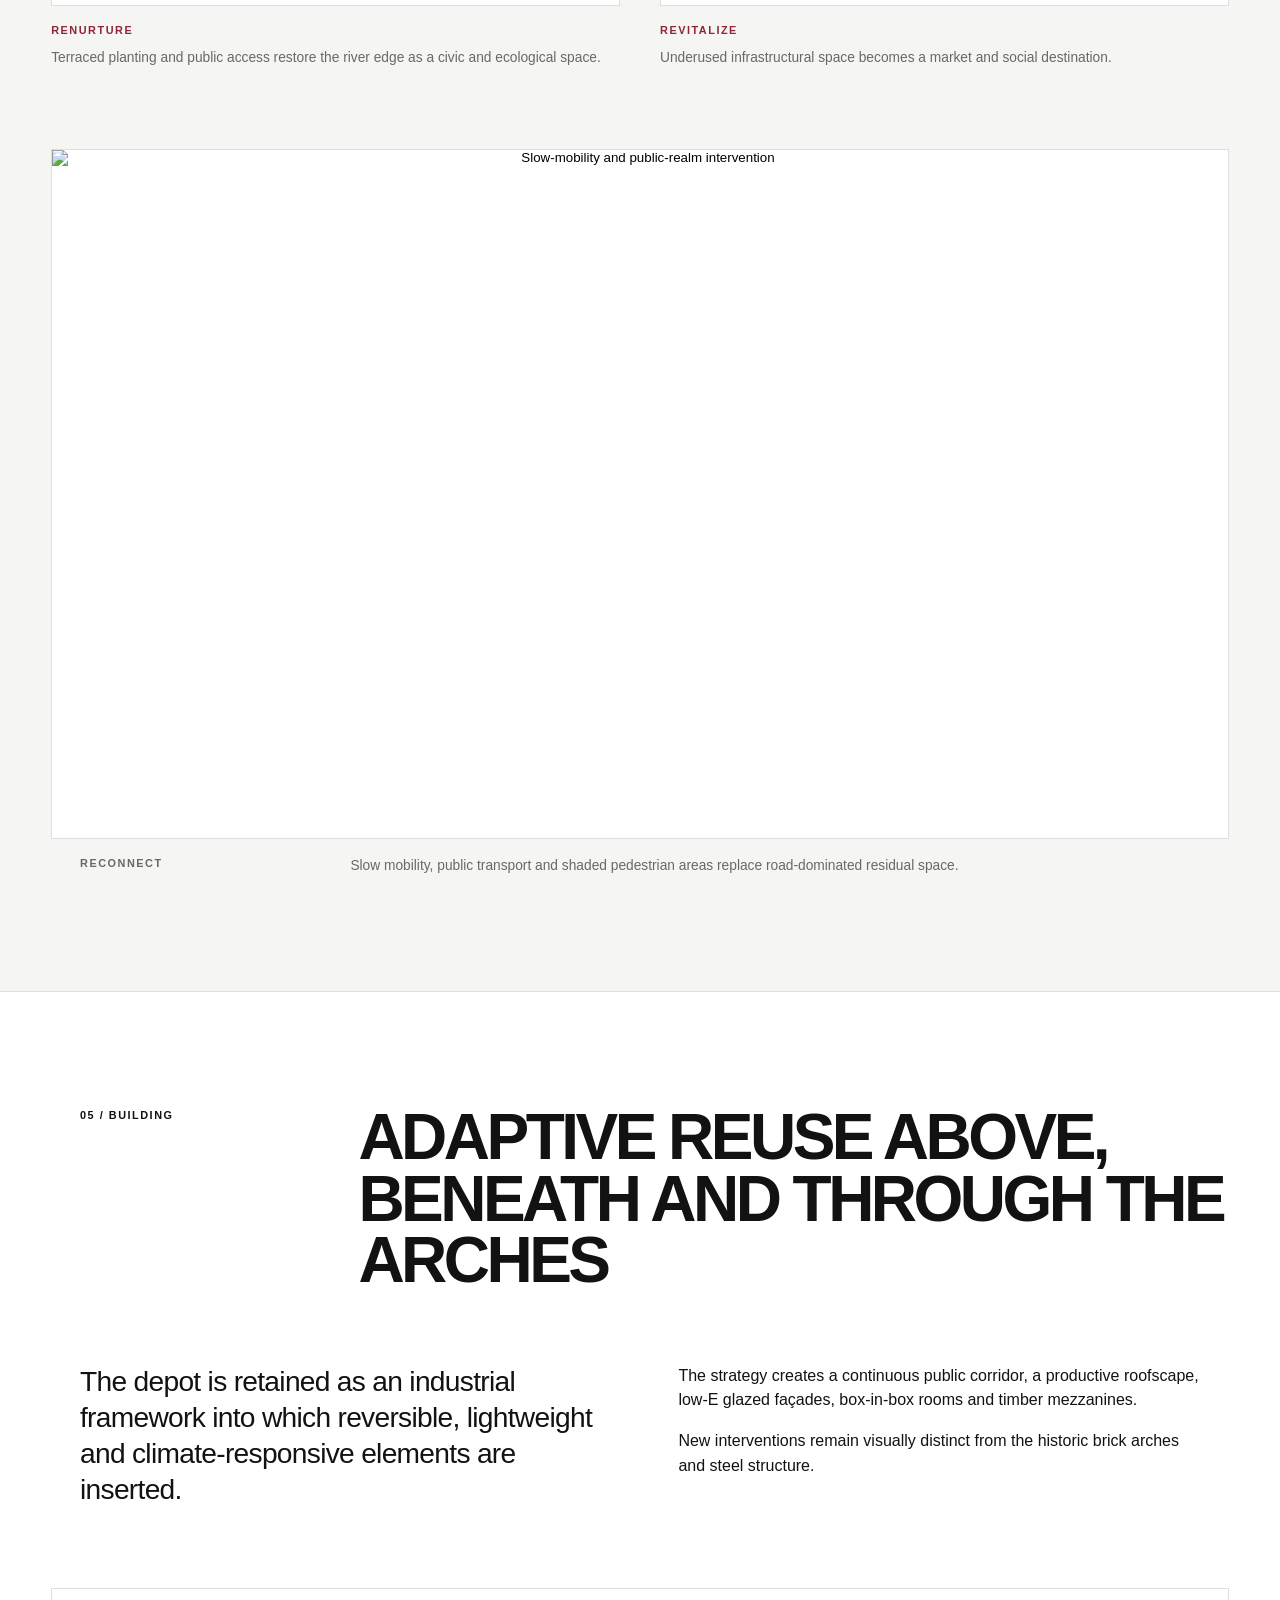
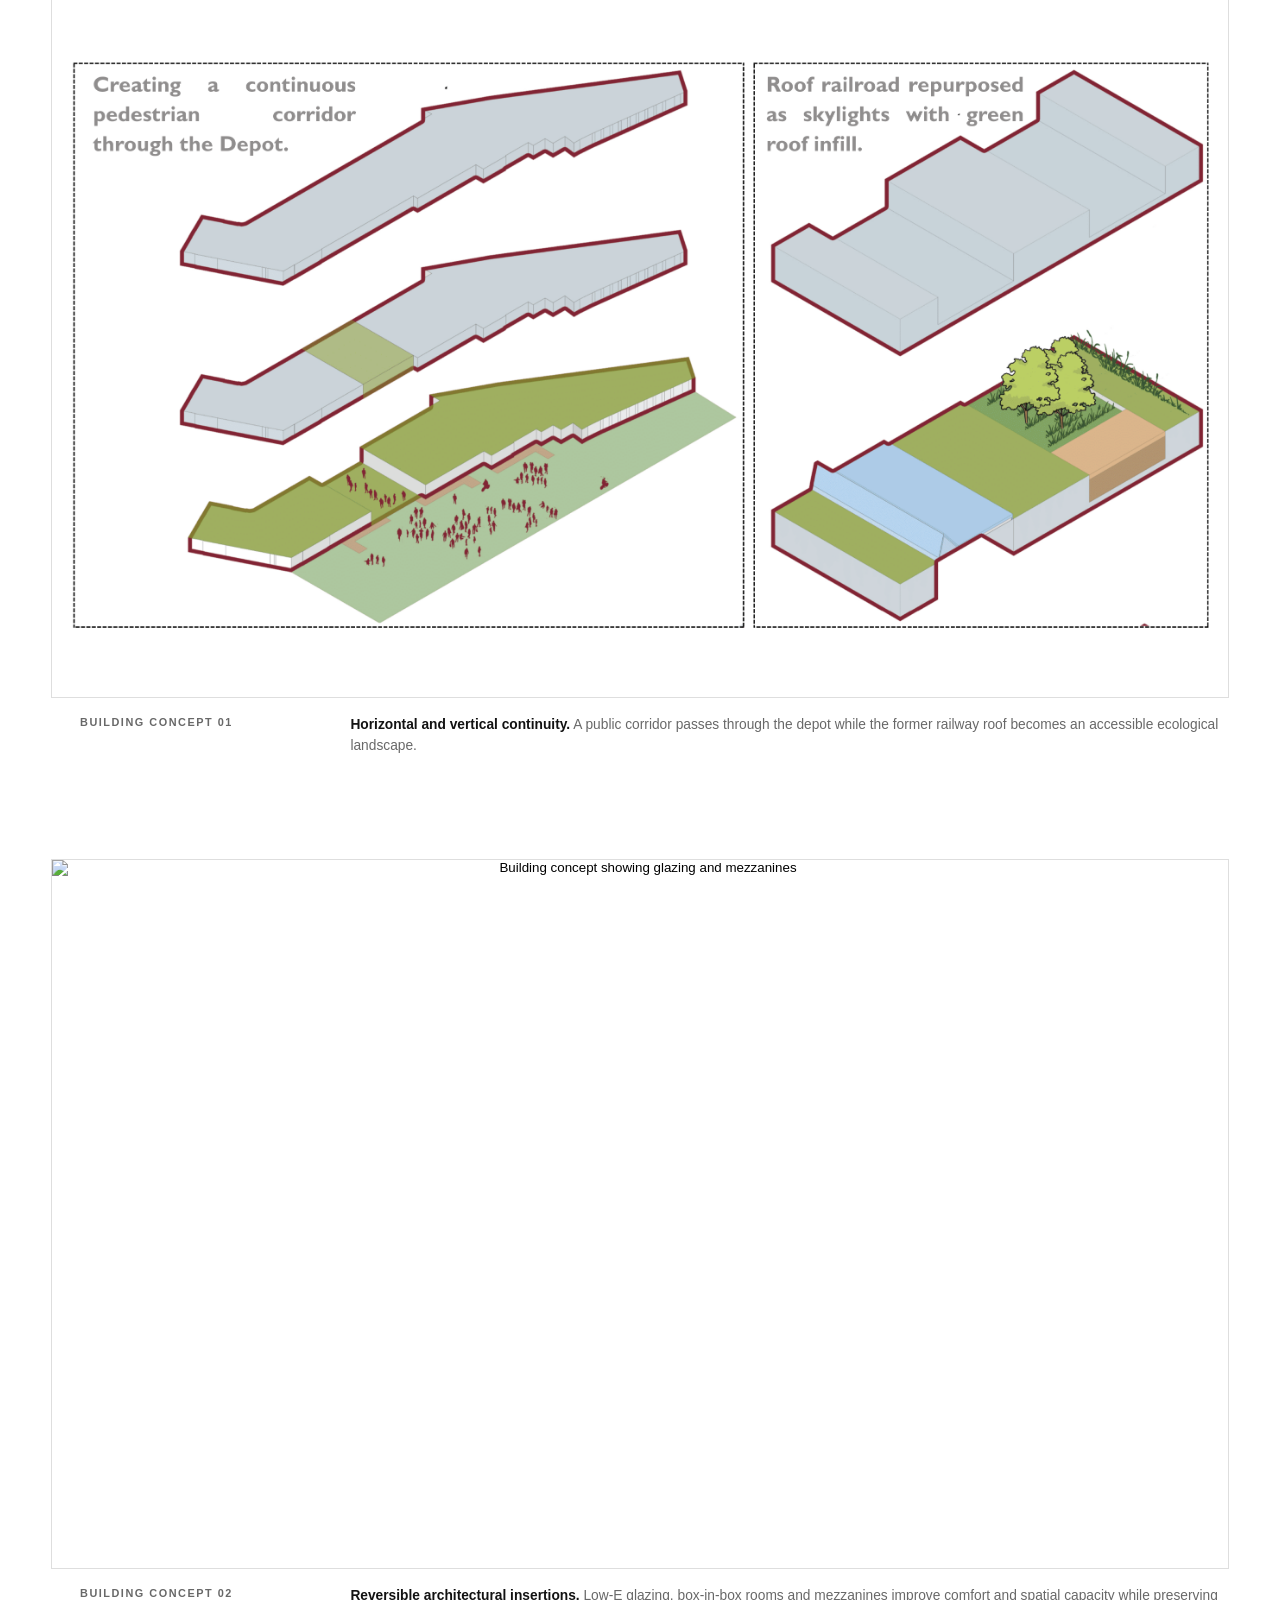
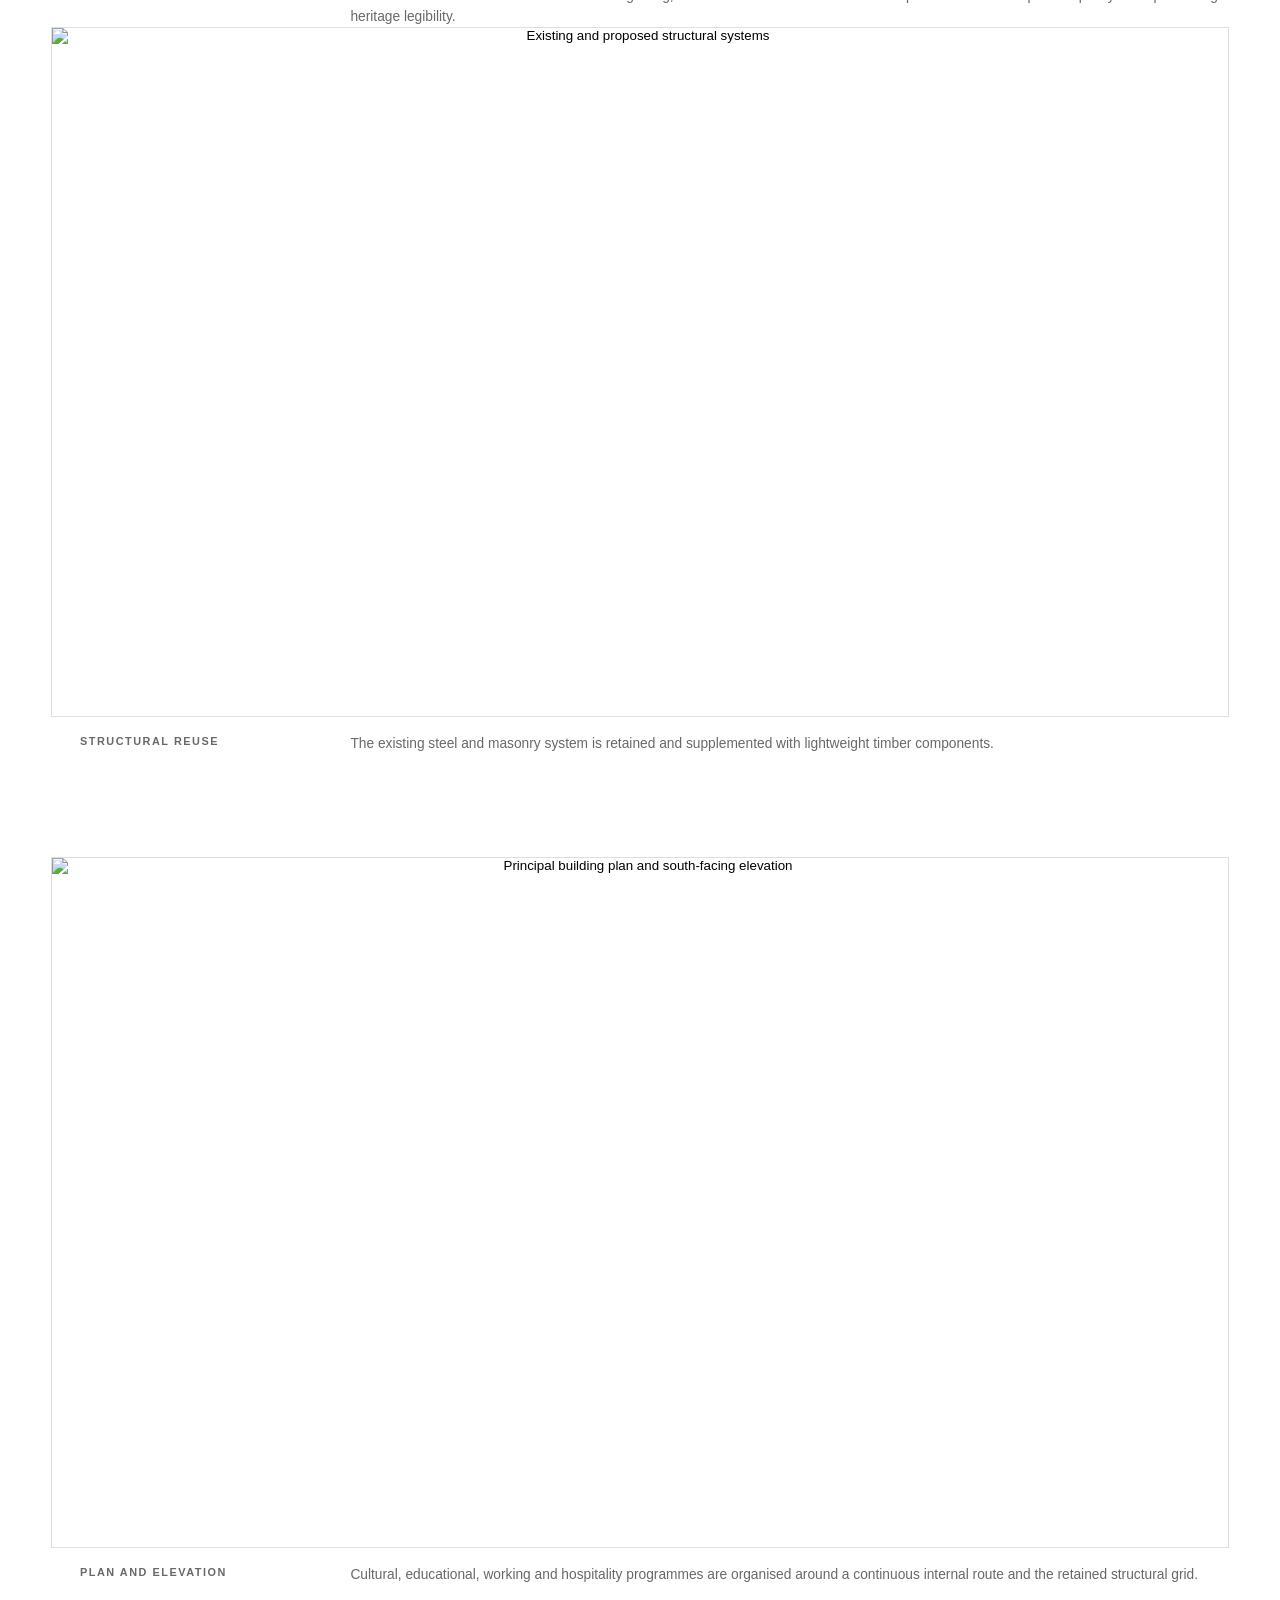
==== commit 6896f590: "Redesign Mayfield project layout" ====
--- a/mayfield.html
+++ b/mayfield.html
@@ -3,7 +3,11 @@
 
 <head>
   <meta charset="UTF-8">
-  <meta name="viewport" content="width=device-width, initial-scale=1.0">
+
+  <meta
+    name="viewport"
+    content="width=device-width, initial-scale=1.0"
+  >
 
   <meta
     name="description"
@@ -14,16 +18,17 @@
 
   <style>
     :root {
-      --background: #f4f3ef;
       --white: #ffffff;
-      --black: #111111;
-      --grey: #686760;
-      --line: #d8d5cc;
+      --soft-grey: #f5f5f3;
+      --lighter-grey: #fafafa;
+      --black: #121212;
+      --grey: #686868;
+      --line: #dedede;
       --red: #8f2636;
       --green: #9db84c;
       --orange: #e98768;
-      --sand: #ddc6a3;
-      --maximum-width: 1500px;
+      --maximum-width: 1320px;
+      --text-width: 1120px;
     }
 
     * {
@@ -37,41 +42,40 @@
     body {
       margin: 0;
       color: var(--black);
-      background: var(--background);
+      background: var(--white);
       font-family: Arial, Helvetica, sans-serif;
       line-height: 1.55;
     }
 
     img {
       display: block;
-      width: 100%;
-      height: auto;
+      max-width: 100%;
     }
 
     a {
       color: inherit;
     }
 
-    /* NAVIGATION */
+    /* HEADER */
 
     .site-header {
       position: sticky;
       top: 0;
       z-index: 50;
+      min-height: 70px;
+      padding: 0 4vw;
       display: flex;
       align-items: center;
       justify-content: space-between;
-      min-height: 72px;
-      padding: 0 3vw;
-      border-bottom: 1px solid rgba(17, 17, 17, 0.14);
-      background: rgba(244, 243, 239, 0.95);
+      border-bottom: 1px solid var(--line);
+      background: rgba(255, 255, 255, 0.96);
       backdrop-filter: blur(12px);
     }
 
     .logo {
       color: var(--black);
       text-decoration: none;
-      font-size: 1.3rem;
+      font-size: 1.25rem;
       font-weight: 800;
       letter-spacing: -0.05em;
     }
@@ -82,15 +86,15 @@
 
     .navigation {
       display: flex;
+      align-items: center;
       gap: 1.5rem;
-      align-items: center;
     }
 
     .navigation a {
       color: var(--black);
       text-decoration: none;
       text-transform: uppercase;
-      font-size: 0.72rem;
+      font-size: 0.7rem;
       font-weight: 700;
       letter-spacing: 0.12em;
     }
@@ -102,24 +106,26 @@
     /* HERO */
 
     .hero {
-      min-height: calc(100vh - 72px);
+      max-width: 1600px;
+      min-height: calc(100vh - 70px);
+      margin: auto;
       display: grid;
-      grid-template-columns: 42% 58%;
+      grid-template-columns: 38% 62%;
       border-bottom: 1px solid var(--line);
     }
 
-    .hero-text {
+    .hero-copy {
+      padding: clamp(4rem, 8vw, 8rem) 4vw 4rem;
       display: flex;
       flex-direction: column;
       justify-content: space-between;
-      padding: clamp(3rem, 7vw, 8rem) 4vw 3rem;
     }
 
     .eyebrow,
     .section-number,
-    .figure-label {
+    .caption-label {
       margin: 0;
-      font-size: 0.7rem;
+      font-size: 0.68rem;
       font-weight: 700;
       letter-spacing: 0.14em;
       text-transform: uppercase;
@@ -127,190 +133,248 @@
 
     .hero h1 {
       margin: 2rem 0;
-      font-size: clamp(3.7rem, 8vw, 8.5rem);
-      line-height: 0.83;
+      font-size: clamp(3.7rem, 7.5vw, 8rem);
+      line-height: 0.84;
       letter-spacing: -0.075em;
       text-transform: uppercase;
       overflow-wrap: anywhere;
     }
 
     .hero-description {
-      max-width: 38rem;
+      max-width: 36rem;
       margin: 0;
-      font-size: clamp(1rem, 1.3vw, 1.3rem);
+      font-size: clamp(1rem, 1.25vw, 1.25rem);
     }
 
     .hero-image {
-      min-height: 620px;
+      min-height: 600px;
       display: flex;
       align-items: center;
+      justify-content: center;
+      overflow: hidden;
       background: var(--white);
-      overflow: hidden;
     }
 
     .hero-image img {
+      width: 100%;
       height: 100%;
       object-fit: contain;
     }
 
-    /* PROJECT INFORMATION */
-
-    .project-information {
+    /* PROJECT FACTS */
+
+    .project-facts {
       max-width: var(--maximum-width);
       margin: auto;
-      padding: 4rem 3vw;
+      padding: 3.5rem 3vw;
       display: grid;
       grid-template-columns: repeat(5, 1fr);
       gap: 2rem;
       border-bottom: 1px solid var(--line);
     }
 
-    .information-item span {
+    .fact span {
       display: block;
-      margin-bottom: 0.5rem;
+      margin-bottom: 0.45rem;
       color: var(--grey);
-      font-size: 0.65rem;
+      font-size: 0.64rem;
       font-weight: 700;
       letter-spacing: 0.12em;
       text-transform: uppercase;
     }
 
-    .information-item p {
+    .fact p {
       margin: 0;
-      font-size: 0.92rem;
-    }
-
-    /* GENERAL SECTIONS */
-
-    .section {
+      font-size: 0.9rem;
+    }
+
+    /* SECTIONS */
+
+    .chapter {
+      padding: clamp(5rem, 9vw, 9rem) 4vw;
+      border-bottom: 1px solid var(--line);
+    }
+
+    .chapter.grey {
+      background: var(--soft-grey);
+    }
+
+    .chapter-inner {
       max-width: var(--maximum-width);
       margin: auto;
-      padding: clamp(5rem, 9vw, 9rem) 3vw;
-      border-bottom: 1px solid var(--line);
-    }
-
-    .section-heading {
+    }
+
+    .chapter-heading {
+      max-width: var(--text-width);
+      margin: 0 auto 4.5rem;
       display: grid;
-      grid-template-columns: 25% 75%;
+      grid-template-columns: 22% 78%;
       gap: 2rem;
-      margin-bottom: 4rem;
-    }
-
-    .section-heading h2 {
-      max-width: 1050px;
+    }
+
+    .chapter-heading h2 {
       margin: 0;
-      font-size: clamp(2.4rem, 5vw, 5.4rem);
-      line-height: 0.94;
+      font-size: clamp(2.5rem, 5vw, 5.2rem);
+      line-height: 0.96;
       letter-spacing: -0.055em;
       text-transform: uppercase;
     }
 
-    .introduction-grid {
+    .introductory-text {
+      max-width: var(--text-width);
+      margin: 0 auto 5rem;
       display: grid;
       grid-template-columns: 1fr 1fr;
-      gap: clamp(2rem, 6vw, 7rem);
+      gap: clamp(2.5rem, 6vw, 7rem);
     }
 
     .lead {
       margin: 0;
-      font-size: clamp(1.4rem, 2.3vw, 2.5rem);
+      font-size: clamp(1.35rem, 2.2vw, 2.3rem);
+      line-height: 1.28;
+      letter-spacing: -0.025em;
+    }
+
+    .body-copy {
+      max-width: 660px;
+    }
+
+    .body-copy p:first-child {
+      margin-top: 0;
+    }
+
+    .research-question {
+      max-width: var(--text-width);
+      margin: 0 auto;
+      padding: clamp(2rem, 5vw, 4.5rem);
+      border-left: 6px solid var(--red);
+      background: var(--soft-grey);
+      font-size: clamp(1.4rem, 2.4vw, 2.6rem);
       line-height: 1.25;
       letter-spacing: -0.025em;
     }
 
-    .body-text {
-      max-width: 700px;
-    }
-
-    .body-text p:first-child {
-      margin-top: 0;
-    }
-
-    .research-question {
-      margin: 5rem 0 0;
-      padding: clamp(2rem, 5vw, 5rem);
-      border-left: 6px solid var(--red);
-      background: var(--white);
-      font-size: clamp(1.4rem, 2.5vw, 2.8rem);
-      line-height: 1.25;
-      letter-spacing: -0.025em;
-    }
-
-    /* IMAGES */
+    /* FIGURES */
 
     figure {
-      margin: 0 0 clamp(3.5rem, 7vw, 7rem);
-    }
-
-    figure:last-child {
+      margin: 0;
+    }
+
+    .figure {
+      margin-bottom: clamp(4rem, 8vw, 8rem);
+    }
+
+    .figure:last-child {
       margin-bottom: 0;
     }
 
-    .image-button {
+    .image-frame {
       width: 100%;
-      display: block;
       padding: 0;
-      border: 0;
+      display: flex;
+      align-items: center;
+      justify-content: center;
+      border: 1px solid var(--line);
       background: var(--white);
       cursor: zoom-in;
       overflow: hidden;
     }
 
-    .image-button img {
-      transition: transform 0.4s ease;
-    }
-
-    .image-button:hover img {
-      transform: scale(1.01);
+    .image-frame img {
+      width: 100%;
+      height: 100%;
+      object-fit: contain;
+      transition: transform 0.35s ease;
+    }
+
+    .image-frame:hover img {
+      transform: scale(1.008);
+    }
+
+    .technical-image {
+      height: min(72vw, 800px);
+    }
+
+    .medium-image {
+      height: min(62vw, 690px);
+    }
+
+    .wide-image {
+      height: min(54vw, 700px);
+    }
+
+    .render-image {
+      aspect-ratio: 16 / 9;
+      background: var(--white);
+    }
+
+    .render-image img {
+      object-fit: cover;
     }
 
     figcaption {
+      max-width: var(--text-width);
+      margin: auto;
+      padding-top: 1rem;
       display: grid;
-      grid-template-columns: 25% 75%;
+      grid-template-columns: 22% 78%;
       gap: 1.5rem;
-      padding-top: 1rem;
       color: var(--grey);
-      font-size: 0.87rem;
+      font-size: 0.86rem;
     }
 
     figcaption strong {
       color: var(--black);
     }
 
-    .image-grid {
+    /* ANALYSIS GRID */
+
+    .analysis-grid {
       display: grid;
       grid-template-columns: 1fr 1fr;
-      gap: clamp(2rem, 4vw, 4rem);
-    }
-
-    .image-grid figure {
-      margin-bottom: 1rem;
-    }
-
-    /* RRR FRAMEWORK */
-
-    .dark-section {
-      max-width: none;
-      color: var(--background);
+      gap: 4rem 2.5rem;
+    }
+
+    .analysis-card {
+      min-width: 0;
+    }
+
+    .analysis-card .image-frame {
+      aspect-ratio: 4 / 3;
+    }
+
+    .analysis-card figcaption {
+      display: block;
+      padding-top: 1rem;
+    }
+
+    .analysis-card .caption-label {
+      display: block;
+      margin-bottom: 0.5rem;
+      color: var(--red);
+    }
+
+    /* RRR */
+
+    .rrr-section {
+      color: var(--white);
       background: var(--black);
     }
 
-    .dark-section > * {
+    .rrr-section .chapter-heading {
       max-width: var(--maximum-width);
-      margin-left: auto;
-      margin-right: auto;
     }
 
     .pillars {
+      margin-bottom: 5rem;
       display: grid;
       grid-template-columns: repeat(3, 1fr);
       gap: 1px;
-      margin-bottom: 5rem;
-      background: rgba(255, 255, 255, 0.18);
+      background: #3a3a3a;
     }
 
     .pillar {
-      min-height: 270px;
+      min-height: 260px;
       padding: 2rem;
       background: var(--black);
     }
@@ -324,44 +388,80 @@
     }
 
     .pillar:nth-child(3) {
-      border-top: 7px solid var(--sand);
+      border-top: 7px solid #ddc6a3;
     }
 
     .pillar h3 {
-      margin: 0 0 1.5rem;
-      font-size: clamp(1.6rem, 2.5vw, 2.6rem);
+      margin: 0 0 1.25rem;
+      font-size: clamp(1.5rem, 2.5vw, 2.5rem);
       text-transform: uppercase;
     }
 
     .pillar p {
-      color: #c9c6bf;
-    }
-
-    /* PERFORMANCE */
+      color: #c8c8c8;
+    }
+
+    /* INTERVENTION GRID */
+
+    .intervention-grid {
+      display: grid;
+      grid-template-columns: 1fr 1fr;
+      gap: 2.5rem;
+    }
+
+    .intervention-grid .image-frame {
+      aspect-ratio: 16 / 10;
+    }
+
+    .intervention-grid figcaption {
+      display: block;
+    }
+
+    .intervention-grid .caption-label {
+      display: block;
+      margin-bottom: 0.5rem;
+      color: var(--red);
+    }
+
+    /* BUILDING CONCEPT */
+
+    .concept-sequence {
+      max-width: 1180px;
+      margin: auto;
+    }
+
+    .concept-sequence .image-frame {
+      height: min(60vw, 710px);
+    }
+
+    /* STATISTICS */
 
     .statistics {
+      margin-top: 4rem;
       display: grid;
       grid-template-columns: repeat(4, 1fr);
-      margin: 4rem 0;
       border-top: 1px solid var(--line);
       border-left: 1px solid var(--line);
     }
 
     .statistic {
+      min-height: 210px;
       padding: 2rem;
+      display: flex;
+      flex-direction: column;
+      justify-content: space-between;
       border-right: 1px solid var(--line);
       border-bottom: 1px solid var(--line);
     }
 
     .statistic strong {
       display: block;
-      font-size: clamp(2rem, 4vw, 4rem);
+      font-size: clamp(2rem, 3.5vw, 4rem);
       line-height: 1;
       letter-spacing: -0.055em;
     }
 
     .statistic span {
-      display: block;
       margin-top: 1rem;
       color: var(--grey);
       font-size: 0.78rem;
@@ -370,29 +470,31 @@
     /* PUBLICATION */
 
     .publication {
-      padding: clamp(2rem, 5vw, 5rem);
+      max-width: var(--text-width);
+      margin: 5rem auto 0;
+      padding: clamp(2.5rem, 5vw, 5rem);
       color: var(--white);
       background: var(--red);
     }
 
     .publication h3 {
-      max-width: 1050px;
+      max-width: 980px;
       margin: 1rem 0 2rem;
-      font-size: clamp(2rem, 4vw, 4.5rem);
-      line-height: 1;
+      font-size: clamp(2rem, 4vw, 4.2rem);
+      line-height: 1.02;
       letter-spacing: -0.045em;
     }
 
     .publication p {
-      max-width: 900px;
-    }
-
-    .publication-status {
+      max-width: 850px;
+    }
+
+    .status {
       display: inline-block;
       margin-top: 1.5rem;
-      padding: 0.75rem 1rem;
+      padding: 0.7rem 1rem;
       border: 1px solid rgba(255, 255, 255, 0.7);
-      font-size: 0.7rem;
+      font-size: 0.68rem;
       font-weight: 700;
       letter-spacing: 0.1em;
       text-transform: uppercase;
@@ -401,17 +503,17 @@
     /* FOOTER */
 
     .project-footer {
-      padding: 5rem 3vw;
+      padding: 5rem 4vw;
       display: flex;
       justify-content: space-between;
       gap: 2rem;
-      color: var(--background);
+      color: var(--white);
       background: var(--black);
     }
 
     .project-footer a {
       text-decoration: none;
-      font-size: clamp(1.4rem, 3vw, 3rem);
+      font-size: clamp(1.3rem, 3vw, 2.8rem);
       font-weight: 700;
       letter-spacing: -0.03em;
     }
@@ -420,7 +522,7 @@
       color: var(--orange);
     }
 
-    /* IMAGE LIGHTBOX */
+    /* LIGHTBOX */
 
     .lightbox {
       position: fixed;
@@ -438,14 +540,14 @@
     }
 
     .lightbox img {
+      width: auto;
+      height: auto;
       max-width: 96vw;
       max-height: 88vh;
-      width: auto;
-      height: auto;
       object-fit: contain;
     }
 
-    .lightbox-close {
+    .close-lightbox {
       position: absolute;
       top: 1rem;
       right: 1.5rem;
@@ -457,12 +559,13 @@
       cursor: pointer;
     }
 
-    /* MOBILE */
+    /* RESPONSIVE */
 
     @media (max-width: 900px) {
       .hero,
-      .introduction-grid,
-      .image-grid {
+      .introductory-text,
+      .analysis-grid,
+      .intervention-grid {
         grid-template-columns: 1fr;
       }
 
@@ -470,19 +573,19 @@
         min-height: auto;
       }
 
-      .hero-text {
-        min-height: 550px;
+      .hero-copy {
+        min-height: 520px;
       }
 
       .hero-image {
-        min-height: 400px;
-      }
-
-      .project-information {
+        min-height: 380px;
+      }
+
+      .project-facts {
         grid-template-columns: 1fr 1fr;
       }
 
-      .section-heading {
+      .chapter-heading {
         grid-template-columns: 1fr;
       }
 
@@ -492,6 +595,14 @@
 
       .statistics {
         grid-template-columns: 1fr 1fr;
+      }
+
+      .technical-image,
+      .medium-image,
+      .wide-image,
+      .concept-sequence .image-frame {
+        height: auto;
+        min-height: 320px;
       }
 
       figcaption {
@@ -505,25 +616,29 @@
         min-height: 62px;
       }
 
+      .navigation {
+        gap: 0.8rem;
+      }
+
       .navigation a:not(:first-child) {
         display: none;
       }
 
-      .hero-text {
-        min-height: 470px;
+      .hero-copy {
+        min-height: 460px;
         padding: 3rem 6vw;
       }
 
       .hero-image {
-        min-height: 280px;
-      }
-
-      .project-information {
+        min-height: 270px;
+      }
+
+      .project-facts {
         grid-template-columns: 1fr;
         padding: 3rem 6vw;
       }
 
-      .section {
+      .chapter {
         padding-left: 6vw;
         padding-right: 6vw;
       }
@@ -540,8 +655,6 @@
 </head>
 
 <body id="top">
-
-  <!-- NAVIGATION -->
 
   <header class="site-header">
     <a class="logo" href="index.html">
@@ -561,8 +674,10 @@
     <!-- HERO -->
 
     <section class="hero">
-      <div class="hero-text">
-        <p class="eyebrow">Master of Architecture Thesis · 2024</p>
+      <div class="hero-copy">
+        <p class="eyebrow">
+          Master of Architecture Thesis · 2024
+        </p>
 
         <h1>Mayfield Depot</h1>
 
@@ -581,30 +696,30 @@
       </div>
     </section>
 
-    <!-- PROJECT INFORMATION -->
-
-    <section class="project-information">
-      <div class="information-item">
+    <!-- PROJECT FACTS -->
+
+    <section class="project-facts">
+      <div class="fact">
         <span>Location</span>
         <p>Manchester, United Kingdom</p>
       </div>
 
-      <div class="information-item">
+      <div class="fact">
         <span>Year</span>
         <p>2023–2024</p>
       </div>
 
-      <div class="information-item">
+      <div class="fact">
         <span>Type</span>
         <p>Master of Architecture thesis</p>
       </div>
 
-      <div class="information-item">
+      <div class="fact">
         <span>Authors</span>
         <p>Devesh Mishra<br>Harshvardhan S. Chouhan</p>
       </div>
 
-      <div class="information-item">
+      <div class="fact">
         <span>Supervisors</span>
         <p>Prof. Paola Altamura<br>Prof. Laura Pedata</p>
       </div>
@@ -612,731 +727,793 @@
 
     <!-- OVERVIEW -->
 
-    <section class="section">
-      <div class="section-heading">
-        <p class="section-number">01 / Overview</p>
-
-        <h2>
-          From infrastructural barrier to regenerative urban commons
-        </h2>
+    <section class="chapter">
+      <div class="chapter-inner">
+
+        <div class="chapter-heading">
+          <p class="section-number">01 / Overview</p>
+
+          <h2>
+            From infrastructural barrier to regenerative urban commons
+          </h2>
+        </div>
+
+        <div class="introductory-text">
+          <p class="lead">
+            The project reimagines Mayfield Depot and its elevated railway as a
+            multi-layered system connecting heritage, ecology, public life and
+            circular resource flows.
+          </p>
+
+          <div class="body-copy">
+            <p>
+              Located beside Manchester Piccadilly Station, Mayfield Park and
+              the River Medlock, the former depot occupies a strategic but
+              fragmented part of the city.
+            </p>
+
+            <p>
+              The proposal operates across neighbourhood, site, building and
+              environmental-system scales. Existing structures are retained
+              while new public routes, cultural programmes, productive
+              landscapes and flood-responsive spaces reconnect the depot with
+              its surroundings.
+            </p>
+          </div>
+        </div>
+
+        <p class="research-question">
+          How can adaptive reuse transform dismissed railway heritage into an
+          eco-efficient urban infrastructure without erasing its architectural
+          identity?
+        </p>
+
       </div>
-
-      <div class="introduction-grid">
-        <p class="lead">
-          The project reimagines Mayfield Depot and its elevated railway as a
-          multi-layered system connecting heritage, ecology, public life and
-          circular resource flows.
-        </p>
-
-        <div class="body-text">
-          <p>
-            Located beside Manchester Piccadilly Station, Mayfield Park and the
-            River Medlock, the former depot occupies a strategic but fragmented
-            part of the city. Railway viaducts, impermeable surfaces,
-            inaccessible edges and underused spaces interrupt pedestrian
-            movement and ecological continuity.
-          </p>
-
-          <p>
-            The proposal operates across neighbourhood, site, building and
-            environmental-system scales. Existing structures are retained and
-            adapted while public routes, cultural programmes, productive
-            landscapes, renewable-energy systems and flood-responsive spaces
-            reconnect the depot with its surroundings.
-          </p>
-        </div>
-      </div>
-
-      <p class="research-question">
-        How can adaptive reuse transform dismissed railway heritage into an
-        eco-efficient urban infrastructure without erasing its architectural
-        identity?
-      </p>
     </section>
 
-    <!-- EXISTING SITE -->
-
-    <section class="section">
-      <figure>
-        <button class="image-button" type="button">
-          <img
-            src="images/mayfield/mayfield-02-existing-site.png"
-            alt="Existing Mayfield Depot, park and railway infrastructure"
-            loading="lazy"
-          >
-        </button>
-
-        <figcaption>
-          <span class="figure-label">Existing condition</span>
-
-          <span>
-            <strong>A fragmented post-industrial landscape.</strong>
-            Mayfield Depot sits between active railway infrastructure,
-            Mayfield Park, the River Medlock and Manchester’s city centre.
-          </span>
-        </figcaption>
-      </figure>
-
-      <figure>
-        <button class="image-button" type="button">
-          <img
-            src="images/mayfield/mayfield-03-context-map.png"
-            alt="Urban context map showing Mayfield Depot and surrounding areas"
-            loading="lazy"
-          >
-        </button>
-
-        <figcaption>
-          <span class="figure-label">Urban context</span>
-
-          <span>
-            The depot is positioned within Manchester’s network of
-            universities, cultural destinations, mobility corridors and
-            fragmented green spaces.
-          </span>
-        </figcaption>
-      </figure>
-    </section>
-
-    <!-- ANALYSIS -->
-
-    <section class="section" id="analysis">
-      <div class="section-heading">
-        <p class="section-number">02 / Analysis</p>
-
-        <h2>
-          Reading the city before drawing the intervention
-        </h2>
-      </div>
-
-      <div class="introduction-grid">
-        <p class="lead">
-          Anthropic, biophysical and bioclimatic analyses identified the site’s
-          barriers, risks and regenerative capacity.
-        </p>
-
-        <div class="body-text">
-          <p>
-            The research examined roads and public transport, green-blue
-            systems, flood exposure, ecological opportunities, solar access and
-            the condition of the depot structure.
-          </p>
-
-          <p>
-            These analytical layers were synthesised into a design brief rather
-            than treated as decorative mapping.
-          </p>
-        </div>
-      </div>
-
-      <div class="image-grid" style="margin-top: 4rem;">
-
-        <figure>
-          <button class="image-button" type="button">
+    <!-- EXISTING CONDITION -->
+
+    <section class="chapter grey">
+      <div class="chapter-inner">
+
+        <figure class="figure">
+          <button class="image-frame wide-image" type="button">
             <img
-              src="images/mayfield/mayfield-04-mobility-analysis.png"
-              alt="Roads, mobility, public transport and urban nodes analysis"
+              src="images/mayfield/mayfield-02-existing-site.png"
+              alt="Existing Mayfield Depot, park and railway infrastructure"
               loading="lazy"
             >
           </button>
 
           <figcaption>
-            <span class="figure-label">Anthropic</span>
+            <span class="caption-label">Existing condition</span>
+
             <span>
-              <strong>Mobility and nodes.</strong>
-              Piccadilly creates regional accessibility while road and rail
-              infrastructure produce local barriers.
+              <strong>A fragmented post-industrial landscape.</strong>
+              Mayfield Depot sits between active railway infrastructure,
+              Mayfield Park, the River Medlock and Manchester city centre.
             </span>
           </figcaption>
         </figure>
 
-        <figure>
-          <button class="image-button" type="button">
+        <figure class="figure">
+          <button class="image-frame technical-image" type="button">
             <img
-              src="images/mayfield/mayfield-05-biophysical-analysis.png"
-              alt="Biophysical analysis of green spaces and the River Medlock"
+              src="images/mayfield/mayfield-03-context-map.png"
+              alt="Urban context map showing Mayfield Depot and surrounding areas"
               loading="lazy"
             >
           </button>
 
           <figcaption>
-            <span class="figure-label">Biophysical</span>
+            <span class="caption-label">Urban context</span>
+
             <span>
-              <strong>Existing green-blue systems.</strong>
-              The site can bridge scattered open spaces and reinforce the
-              Medlock corridor.
+              The depot is positioned within Manchester’s network of
+              universities, cultural destinations, transport corridors and
+              fragmented green spaces.
             </span>
           </figcaption>
         </figure>
 
+      </div>
+    </section>
+
+    <!-- ANALYSIS -->
+
+    <section class="chapter" id="analysis">
+      <div class="chapter-inner">
+
+        <div class="chapter-heading">
+          <p class="section-number">02 / Analysis</p>
+
+          <h2>
+            Reading the city before drawing the intervention
+          </h2>
+        </div>
+
+        <div class="introductory-text">
+          <p class="lead">
+            Anthropic, biophysical and bioclimatic analyses identified the
+            site’s barriers, risks and regenerative capacity.
+          </p>
+
+          <div class="body-copy">
+            <p>
+              The research examined transport, green-blue systems, flood
+              exposure, ecological opportunities and solar access.
+            </p>
+
+            <p>
+              These analytical layers were synthesised into a design brief
+              rather than treated as isolated mapping exercises.
+            </p>
+          </div>
+        </div>
+
+        <div class="analysis-grid">
+
+          <figure class="analysis-card">
+            <button class="image-frame" type="button">
+              <img
+                src="images/mayfield/mayfield-04-mobility-analysis.png"
+                alt="Roads, mobility and public transport analysis"
+                loading="lazy"
+              >
+            </button>
+
+            <figcaption>
+              <span class="caption-label">Anthropic</span>
+              <span>
+                <strong>Mobility and nodes.</strong>
+                Piccadilly provides regional accessibility while road and rail
+                infrastructure create local barriers.
+              </span>
+            </figcaption>
+          </figure>
+
+          <figure class="analysis-card">
+            <button class="image-frame" type="button">
+              <img
+                src="images/mayfield/mayfield-05-biophysical-analysis.png"
+                alt="Biophysical analysis of green spaces and the River Medlock"
+                loading="lazy"
+              >
+            </button>
+
+            <figcaption>
+              <span class="caption-label">Biophysical</span>
+              <span>
+                <strong>Existing green-blue systems.</strong>
+                The site can connect scattered open spaces and reinforce the
+                Medlock corridor.
+              </span>
+            </figcaption>
+          </figure>
+
+          <figure class="analysis-card">
+            <button class="image-frame" type="button">
+              <img
+                src="images/mayfield/mayfield-06-flood-risk.png"
+                alt="Flood-risk analysis around the Mayfield site"
+                loading="lazy"
+              >
+            </button>
+
+            <figcaption>
+              <span class="caption-label">Climate risk</span>
+              <span>
+                <strong>Flood exposure.</strong>
+                The River Medlock requires space for water rather than further
+                containment.
+              </span>
+            </figcaption>
+          </figure>
+
+          <figure class="analysis-card">
+            <button class="image-frame" type="button">
+              <img
+                src="images/mayfield/mayfield-07-ecological-opportunities.png"
+                alt="Ecological and planting opportunities"
+                loading="lazy"
+              >
+            </button>
+
+            <figcaption>
+              <span class="caption-label">Opportunity</span>
+              <span>
+                <strong>Ecological reconnection.</strong>
+                Riparian and street-tree opportunities establish a connected
+                landscape.
+              </span>
+            </figcaption>
+          </figure>
+
+          <figure class="analysis-card">
+            <button class="image-frame" type="button">
+              <img
+                src="images/mayfield/mayfield-08-solar-analysis.png"
+                alt="Seasonal and hourly solar analysis"
+                loading="lazy"
+              >
+            </button>
+
+            <figcaption>
+              <span class="caption-label">Bioclimatic</span>
+              <span>
+                <strong>Solar access.</strong>
+                Seasonal shadow studies informed planting, skylights and
+                energy-generating roof surfaces.
+              </span>
+            </figcaption>
+          </figure>
+
+          <figure class="analysis-card">
+            <button class="image-frame" type="button">
+              <img
+                src="images/mayfield/mayfield-09-swot-synthesis.png"
+                alt="SWOT synthesis of Mayfield"
+                loading="lazy"
+              >
+            </button>
+
+            <figcaption>
+              <span class="caption-label">Synthesis</span>
+              <span>
+                <strong>From evidence to design.</strong>
+                The findings reveal opportunities for ecological continuity,
+                accessible movement and active reuse.
+              </span>
+            </figcaption>
+          </figure>
+
+        </div>
+      </div>
+    </section>
+
+    <!-- FRAMEWORK -->
+
+    <section class="chapter rrr-section">
+      <div class="chapter-inner">
+
+        <div class="chapter-heading">
+          <p class="section-number">03 / Framework</p>
+
+          <h2>Revitalize. Renurture. Reconnect.</h2>
+        </div>
+
+        <div class="pillars">
+          <article class="pillar">
+            <h3>Revitalize</h3>
+
+            <p>
+              Activate the depot, arches and infrastructural leftovers through
+              cultural production, markets, learning, work and inclusive public
+              programmes.
+            </p>
+          </article>
+
+          <article class="pillar">
+            <h3>Renurture</h3>
+
+            <p>
+              Restore ecological processes through floodable landscapes,
+              riparian planting, productive roofs, biodiversity and circular
+              water systems.
+            </p>
+          </article>
+
+          <article class="pillar">
+            <h3>Reconnect</h3>
+
+            <p>
+              Repair fragmentation through accessible pedestrian, cycling and
+              ecological connections across multiple levels.
+            </p>
+          </article>
+        </div>
+
         <figure>
-          <button class="image-button" type="button">
+          <button class="image-frame technical-image" type="button">
             <img
-              src="images/mayfield/mayfield-06-flood-risk.png"
-              alt="Flood-risk analysis around Mayfield and the River Medlock"
+              src="images/mayfield/mayfield-10-rrr-urban-strategy.png"
+              alt="Revitalize Renurture Reconnect urban strategy"
               loading="lazy"
             >
           </button>
 
           <figcaption>
-            <span class="figure-label">Climate risk</span>
+            <span class="caption-label">Urban framework</span>
+
             <span>
-              <strong>Flood exposure.</strong>
-              The River Medlock requires space for water rather than further
-              containment.
+              The three strategies translate analytical findings into
+              coordinated actions across the neighbourhood.
             </span>
           </figcaption>
         </figure>
 
-        <figure>
-          <button class="image-button" type="button">
+      </div>
+    </section>
+
+    <!-- URBAN DESIGN -->
+
+    <section class="chapter grey" id="design">
+      <div class="chapter-inner">
+
+        <div class="chapter-heading">
+          <p class="section-number">04 / Urban design</p>
+
+          <h2>
+            A connected landscape of public life, water and slow mobility
+          </h2>
+        </div>
+
+        <figure class="figure">
+          <button class="image-frame technical-image" type="button">
             <img
-              src="images/mayfield/mayfield-07-ecological-opportunities.png"
-              alt="Ecological and tree-planting opportunities"
+              src="images/mayfield/mayfield-11-urban-masterplan.png"
+              alt="Mayfield urban masterplan"
               loading="lazy"
             >
           </button>
 
           <figcaption>
-            <span class="figure-label">Opportunity</span>
+            <span class="caption-label">Urban masterplan</span>
+
             <span>
-              <strong>Ecological reconnection.</strong>
-              Riparian, canalside and street-tree opportunities form the basis
-              of a connected landscape.
+              Green routes, cycle infrastructure and public programmes connect
+              Mayfield with universities, neighbourhoods and city-centre
+              destinations.
             </span>
           </figcaption>
         </figure>
 
-        <figure>
-          <button class="image-button" type="button">
+        <figure class="figure">
+          <button class="image-frame wide-image" type="button">
             <img
-              src="images/mayfield/mayfield-08-solar-analysis.png"
-              alt="Seasonal and hourly solar analysis"
+              src="images/mayfield/mayfield-12-site-masterplan.png"
+              alt="Detailed Mayfield site masterplan"
               loading="lazy"
             >
           </button>
 
           <figcaption>
-            <span class="figure-label">Bioclimatic</span>
+            <span class="caption-label">Site masterplan</span>
+
             <span>
-              <strong>Solar access.</strong>
-              Seasonal shadow studies informed planting, skylights and
-              energy-generating roof surfaces.
+              The depot roof, Mayfield Park and River Medlock operate as one
+              continuous public and ecological system.
             </span>
           </figcaption>
         </figure>
 
-        <figure>
-          <button class="image-button" type="button">
+        <figure class="figure">
+          <button class="image-frame medium-image" type="button">
             <img
-              src="images/mayfield/mayfield-09-swot-synthesis.png"
-              alt="SWOT synthesis of the Mayfield site analysis"
+              src="images/mayfield/mayfield-13-floodable-park-scenarios.png"
+              alt="Floodable park water-level scenarios"
               loading="lazy"
             >
           </button>
 
           <figcaption>
-            <span class="figure-label">Synthesis</span>
+            <span class="caption-label">Climate adaptation</span>
+
             <span>
-              <strong>From evidence to design.</strong>
-              The findings reveal opportunities for ecological continuity,
-              accessible movement and active reuse.
+              <strong>A landscape designed to flood.</strong>
+              The park accommodates normal water levels, high water and a
+              100-year flood plus climate-change scenario.
             </span>
           </figcaption>
         </figure>
 
-      </div>
-    </section>
-
-    <!-- RRR FRAMEWORK -->
-
-    <section class="section dark-section">
-      <div class="section-heading">
-        <p class="section-number">03 / Framework</p>
-
-        <h2>Revitalize. Renurture. Reconnect.</h2>
-      </div>
-
-      <div class="pillars">
-        <article class="pillar">
-          <h3>Revitalize</h3>
-          <p>
-            Activate the depot, arches and infrastructural leftovers through
-            cultural production, markets, learning, work and inclusive public
-            programmes.
-          </p>
-        </article>
-
-        <article class="pillar">
-          <h3>Renurture</h3>
-          <p>
-            Restore ecological processes through floodable landscapes,
-            riparian planting, productive roofs, biodiversity and circular
-            water systems.
-          </p>
-        </article>
-
-        <article class="pillar">
-          <h3>Reconnect</h3>
-          <p>
-            Repair physical and social fragmentation through accessible
-            pedestrian, cycling and ecological connections across multiple
-            levels.
-          </p>
-        </article>
-      </div>
-
-      <figure>
-        <button class="image-button" type="button">
-          <img
-            src="images/mayfield/mayfield-10-rrr-urban-strategy.png"
-            alt="Revitalize Renurture Reconnect urban strategy"
-            loading="lazy"
-          >
-        </button>
-
-        <figcaption>
-          <span class="figure-label">Urban framework</span>
-          <span>
-            The three strategies translate the analytical findings into
-            coordinated actions across the neighbourhood.
-          </span>
-        </figcaption>
-      </figure>
-    </section>
-
-    <!-- URBAN DESIGN -->
-
-    <section class="section" id="design">
-      <div class="section-heading">
-        <p class="section-number">04 / Urban design</p>
-
-        <h2>
-          A connected landscape of public life, water and slow mobility
-        </h2>
-      </div>
-
-      <figure>
-        <button class="image-button" type="button">
-          <img
-            src="images/mayfield/mayfield-11-urban-masterplan.png"
-            alt="Mayfield urban masterplan"
-            loading="lazy"
-          >
-        </button>
-
-        <figcaption>
-          <span class="figure-label">Urban masterplan</span>
-          <span>
-            Green routes, cycle infrastructure and public programmes connect
-            Mayfield with nearby universities, neighbourhoods and city-centre
-            destinations.
-          </span>
-        </figcaption>
-      </figure>
-
-      <figure>
-        <button class="image-button" type="button">
-          <img
-            src="images/mayfield/mayfield-12-site-masterplan.png"
-            alt="Detailed Mayfield site masterplan"
-            loading="lazy"
-          >
-        </button>
-
-        <figcaption>
-          <span class="figure-label">Site masterplan</span>
-          <span>
-            The depot roof, Mayfield Park and River Medlock operate as one
-            continuous public and ecological system.
-          </span>
-        </figcaption>
-      </figure>
-
-      <figure>
-        <button class="image-button" type="button">
-          <img
-            src="images/mayfield/mayfield-13-floodable-park-scenarios.png"
-            alt="Floodable park water-level scenarios"
-            loading="lazy"
-          >
-        </button>
-
-        <figcaption>
-          <span class="figure-label">Climate adaptation</span>
-          <span>
-            <strong>A landscape designed to flood.</strong>
-            The park accommodates normal water levels, seasonal high water and
-            a 100-year flood plus climate-change scenario.
-          </span>
-        </figcaption>
-      </figure>
-
-      <div class="image-grid">
-        <figure>
-          <button class="image-button" type="button">
+        <div class="intervention-grid">
+
+          <figure>
+            <button class="image-frame" type="button">
+              <img
+                src="images/mayfield/mayfield-14-riparian-landscape.png"
+                alt="Floodable riparian landscape intervention"
+                loading="lazy"
+              >
+            </button>
+
+            <figcaption>
+              <span class="caption-label">Renurture</span>
+
+              <span>
+                Terraced planting and public access restore the river edge as a
+                civic and ecological space.
+              </span>
+            </figcaption>
+          </figure>
+
+          <figure>
+            <button class="image-frame" type="button">
+              <img
+                src="images/mayfield/mayfield-15-underpass-activation.png"
+                alt="Public space beneath road infrastructure"
+                loading="lazy"
+              >
+            </button>
+
+            <figcaption>
+              <span class="caption-label">Revitalize</span>
+
+              <span>
+                Underused infrastructural space becomes a market and social
+                destination.
+              </span>
+            </figcaption>
+          </figure>
+
+        </div>
+
+        <figure class="figure" style="margin-top: 5rem;">
+          <button class="image-frame medium-image" type="button">
             <img
-              src="images/mayfield/mayfield-14-riparian-landscape.png"
-              alt="Floodable riparian landscape intervention"
+              src="images/mayfield/mayfield-16-mobility-public-realm.png"
+              alt="Slow-mobility and public-realm intervention"
               loading="lazy"
             >
           </button>
 
           <figcaption>
-            <span class="figure-label">Renurture</span>
+            <span class="caption-label">Reconnect</span>
+
             <span>
-              Terraced planting and public access restore the river edge as a
-              civic and ecological space.
+              Slow mobility, public transport and shaded pedestrian areas
+              replace road-dominated residual space.
             </span>
           </figcaption>
         </figure>
 
-        <figure>
-          <button class="image-button" type="button">
+      </div>
+    </section>
+
+    <!-- BUILDING DESIGN -->
+
+    <section class="chapter">
+      <div class="chapter-inner">
+
+        <div class="chapter-heading">
+          <p class="section-number">05 / Building</p>
+
+          <h2>
+            Adaptive reuse above, beneath and through the arches
+          </h2>
+        </div>
+
+        <div class="introductory-text">
+          <p class="lead">
+            The depot is retained as an industrial framework into which
+            reversible, lightweight and climate-responsive elements are
+            inserted.
+          </p>
+
+          <div class="body-copy">
+            <p>
+              The strategy creates a continuous public corridor, a productive
+              roofscape, low-E glazed façades, box-in-box rooms and timber
+              mezzanines.
+            </p>
+
+            <p>
+              New interventions remain visually distinct from the historic
+              brick arches and steel structure.
+            </p>
+          </div>
+        </div>
+
+        <div class="concept-sequence">
+
+          <figure class="figure">
+            <button class="image-frame" type="button">
+              <img
+                src="images/mayfield/mayfield-17-building-concept1.png"
+                alt="Building concept showing the public corridor and roof"
+                loading="lazy"
+              >
+            </button>
+
+            <figcaption>
+              <span class="caption-label">Building concept 01</span>
+
+              <span>
+                <strong>Horizontal and vertical continuity.</strong>
+                A public corridor passes through the depot while the former
+                railway roof becomes an accessible ecological landscape.
+              </span>
+            </figcaption>
+          </figure>
+
+          <figure class="figure">
+            <button class="image-frame" type="button">
+              <img
+                src="images/mayfield/mayfield-17-building-concept2.png"
+                alt="Building concept showing glazing and mezzanines"
+                loading="lazy"
+              >
+            </button>
+
+            <figcaption>
+              <span class="caption-label">Building concept 02</span>
+
+              <span>
+                <strong>Reversible architectural insertions.</strong>
+                Low-E glazing, box-in-box rooms and mezzanines improve comfort
+                and spatial capacity while preserving heritage legibility.
+              </span>
+            </figcaption>
+          </figure>
+
+        </div>
+
+        <figure class="figure">
+          <button class="image-frame medium-image" type="button">
             <img
-              src="images/mayfield/mayfield-15-underpass-activation.png"
-              alt="Public-space activation beneath road infrastructure"
+              src="images/mayfield/mayfield-18-structural-reuse.png"
+              alt="Existing and proposed structural systems"
               loading="lazy"
             >
           </button>
 
           <figcaption>
-            <span class="figure-label">Revitalize</span>
+            <span class="caption-label">Structural reuse</span>
+
             <span>
-              Underused infrastructural space becomes a market and social
-              destination.
+              The existing steel and masonry system is retained and
+              supplemented with lightweight timber components.
             </span>
           </figcaption>
         </figure>
-      </div>
-
-      <figure style="margin-top: 5rem;">
-        <button class="image-button" type="button">
-          <img
-            src="images/mayfield/mayfield-16-mobility-public-realm.png"
-            alt="Slow-mobility and public-realm intervention"
-            loading="lazy"
-          >
-        </button>
-
-        <figcaption>
-          <span class="figure-label">Reconnect</span>
-          <span>
-            Slow mobility, public transport and shaded pedestrian space replace
-            road-dominated residual land.
-          </span>
-        </figcaption>
-      </figure>
-    </section>
-
-    <!-- BUILDING DESIGN -->
-
-    <section class="section">
-      <div class="section-heading">
-        <p class="section-number">05 / Building</p>
-
-        <h2>
-          Adaptive reuse above, beneath and through the arches
-        </h2>
-      </div>
-
-      <div class="introduction-grid" style="margin-bottom: 4rem;">
-        <p class="lead">
-          The depot is retained as an industrial framework into which
-          reversible, lightweight and climate-responsive elements are inserted.
-        </p>
-
-        <div class="body-text">
-          <p>
-            The building strategy creates a continuous public corridor, a
-            productive roofscape, low-E glazed façades, box-in-box rooms and
-            timber mezzanines.
-          </p>
-
-          <p>
-            New interventions remain visually distinct from the historic brick
-            arches and steel structure.
-          </p>
-        </div>
-      </div>
-
-      <figure>
-        <button class="image-button" type="button">
-          <img
-            src="images/mayfield/mayfield-17-building-concept1.png"
-            alt="Building concept showing a public corridor and productive roof"
-            loading="lazy"
-          >
-        </button>
-
-        <figcaption>
-          <span class="figure-label">Building concept 01</span>
-          <span>
-            <strong>Horizontal and vertical continuity.</strong>
-            A public corridor passes through the depot while the former railway
-            roof becomes an accessible ecological landscape.
-          </span>
-        </figcaption>
-      </figure>
-
-      <figure>
-        <button class="image-button" type="button">
-          <img
-            src="images/mayfield/mayfield-17-building-concept2.png"
-            alt="Building concept showing glazing, box-in-box insertions and mezzanines"
-            loading="lazy"
-          >
-        </button>
-
-        <figcaption>
-          <span class="figure-label">Building concept 02</span>
-          <span>
-            <strong>Reversible architectural insertions.</strong>
-            Low-E glazing, independently conditioned volumes and mezzanines
-            improve comfort and capacity while preserving heritage legibility.
-          </span>
-        </figcaption>
-      </figure>
-
-      <figure>
-        <button class="image-button" type="button">
-          <img
-            src="images/mayfield/mayfield-18-structural-reuse.png"
-            alt="Existing and proposed structural systems"
-            loading="lazy"
-          >
-        </button>
-
-        <figcaption>
-          <span class="figure-label">Structural reuse</span>
-          <span>
-            The existing steel and masonry system is retained, repaired and
-            supplemented with lightweight timber components.
-          </span>
-        </figcaption>
-      </figure>
-
-      <figure>
-        <button class="image-button" type="button">
-          <img
-            src="images/mayfield/mayfield-19-building-plan-elevation.png"
-            alt="Principal building plan and south-facing elevation"
-            loading="lazy"
-          >
-        </button>
-
-        <figcaption>
-          <span class="figure-label">Plan and elevation</span>
-          <span>
-            Cultural, educational, working and hospitality programmes are
-            organised around a continuous internal route and the retained
-            structural grid.
-          </span>
-        </figcaption>
-      </figure>
-
-      <figure>
-        <button class="image-button" type="button">
-          <img
-            src="images/mayfield/mayfield-20-productive-roof-plan.png"
-            alt="Productive roof plan with planting, greenhouses and photovoltaic glazing"
-            loading="lazy"
-          >
-        </button>
-
-        <figcaption>
-          <span class="figure-label">Productive roof</span>
-          <span>
-            Intensive and extensive planting, greenhouses, photovoltaic glass
-            and accessible paths transform the former rail deck into public
-            infrastructure.
-          </span>
-        </figcaption>
-      </figure>
-    </section>
-
-    <!-- ENVIRONMENTAL PERFORMANCE -->
-
-    <section class="section">
-      <div class="section-heading">
-        <p class="section-number">06 / Performance</p>
-
-        <h2>
-          Closing energy, water and ecological loops
-        </h2>
-      </div>
-
-      <figure>
-        <button class="image-button" type="button">
-          <img
-            src="images/mayfield/mayfield-21-environmental-systems.png"
-            alt="Mayfield environmental and ecological systems"
-            loading="lazy"
-          >
-        </button>
-
-        <figcaption>
-          <span class="figure-label">Integrated systems</span>
-          <span>
-            Active and passive systems connect photovoltaic glass, wind power,
-            ventilation, rainwater harvesting, urban farming, beekeeping and
-            biodiverse roofs.
-          </span>
-        </figcaption>
-      </figure>
-
-      <div class="statistics">
-        <div class="statistic">
-          <strong>12,604</strong>
-          <span>m² of elevated railway roof repurposed</span>
-        </div>
-
-        <div class="statistic">
-          <strong>7,724.91</strong>
-          <span>m² of extensive and semi-intensive green infrastructure</span>
-        </div>
-
-        <div class="statistic">
-          <strong>12,089.12</strong>
-          <span>m³ estimated annual rainwater capture</span>
-        </div>
-
-        <div class="statistic">
-          <strong>442,964.88</strong>
-          <span>kWh estimated combined annual solar and wind generation</span>
-        </div>
+
+        <figure class="figure">
+          <button class="image-frame wide-image" type="button">
+            <img
+              src="images/mayfield/mayfield-19-building-plan-elevation.png"
+              alt="Principal building plan and south-facing elevation"
+              loading="lazy"
+            >
+          </button>
+
+          <figcaption>
+            <span class="caption-label">Plan and elevation</span>
+
+            <span>
+              Cultural, educational, working and hospitality programmes are
+              organised around a continuous internal route and the retained
+              structural grid.
+            </span>
+          </figcaption>
+        </figure>
+
+        <figure>
+          <button class="image-frame wide-image" type="button">
+            <img
+              src="images/mayfield/mayfield-20-productive-roof-plan.png"
+              alt="Productive roof plan"
+              loading="lazy"
+            >
+          </button>
+
+          <figcaption>
+            <span class="caption-label">Productive roof</span>
+
+            <span>
+              Planting, greenhouses, photovoltaic glass and accessible paths
+              transform the former rail deck into public infrastructure.
+            </span>
+          </figcaption>
+        </figure>
+
       </div>
     </section>
 
+    <!-- PERFORMANCE -->
+
+    <section class="chapter grey">
+      <div class="chapter-inner">
+
+        <div class="chapter-heading">
+          <p class="section-number">06 / Performance</p>
+
+          <h2>
+            Closing energy, water and ecological loops
+          </h2>
+        </div>
+
+        <figure>
+          <button class="image-frame technical-image" type="button">
+            <img
+              src="images/mayfield/mayfield-21-environmental-systems.png"
+              alt="Environmental and ecological systems"
+              loading="lazy"
+            >
+          </button>
+
+          <figcaption>
+            <span class="caption-label">Integrated systems</span>
+
+            <span>
+              Photovoltaic glass, wind power, ventilation, rainwater
+              harvesting, urban farming, beekeeping and biodiverse roofs
+              operate as one connected system.
+            </span>
+          </figcaption>
+        </figure>
+
+        <div class="statistics">
+          <div class="statistic">
+            <strong>12,604</strong>
+            <span>m² of elevated railway roof repurposed</span>
+          </div>
+
+          <div class="statistic">
+            <strong>7,724.91</strong>
+            <span>m² of green infrastructure</span>
+          </div>
+
+          <div class="statistic">
+            <strong>12,089.12</strong>
+            <span>m³ estimated annual rainwater capture</span>
+          </div>
+
+          <div class="statistic">
+            <strong>442,964.88</strong>
+            <span>kWh estimated annual renewable-energy generation</span>
+          </div>
+        </div>
+
+      </div>
+    </section>
+
     <!-- VISUALISATIONS -->
 
-    <section class="section">
-      <div class="section-heading">
-        <p class="section-number">07 / Experience</p>
-
-        <h2>
-          New public life within the industrial framework
-        </h2>
+    <section class="chapter">
+      <div class="chapter-inner">
+
+        <div class="chapter-heading">
+          <p class="section-number">07 / Experience</p>
+
+          <h2>
+            New public life within the industrial framework
+          </h2>
+        </div>
+
+        <figure class="figure">
+          <button class="image-frame render-image" type="button">
+            <img
+              src="images/mayfield/mayfield-22-coloured-south-facade-event-area.png"
+              alt="Event area beside the coloured southern façade"
+              loading="lazy"
+            >
+          </button>
+
+          <figcaption>
+            <span class="caption-label">Event area</span>
+
+            <span>
+              Coloured glazing animates the retained structural rhythm and
+              creates changing patterns of daylight.
+            </span>
+          </figcaption>
+        </figure>
+
+        <figure class="figure">
+          <button class="image-frame render-image" type="button">
+            <img
+              src="images/mayfield/mayfield-23-textile-exhibition.png"
+              alt="Textile exhibition within the reused arches"
+              loading="lazy"
+            >
+          </button>
+
+          <figcaption>
+            <span class="caption-label">Textile exhibition</span>
+
+            <span>
+              A reversible timber mezzanine supports workshops and exhibitions
+              within the tall brick arches.
+            </span>
+          </figcaption>
+        </figure>
+
+        <figure>
+          <button class="image-frame render-image" type="button">
+            <img
+              src="images/mayfield/mayfield-24-viaduct-public-space.png"
+              alt="Reused railway viaduct with cafés and public space"
+              loading="lazy"
+            >
+          </button>
+
+          <figcaption>
+            <span class="caption-label">Viaduct reuse</span>
+
+            <span>
+              The arches support cafés and public programmes while the upper
+              level becomes an accessible green route.
+            </span>
+          </figcaption>
+        </figure>
+
       </div>
-
-      <figure>
-        <button class="image-button" type="button">
-          <img
-            src="images/mayfield/mayfield-22-coloured-south-facade-event-area.png"
-            alt="Event area beside the coloured southern façade"
-            loading="lazy"
-          >
-        </button>
-
-        <figcaption>
-          <span class="figure-label">Event area</span>
-          <span>
-            Coloured glazing animates the retained structural rhythm and creates
-            changing patterns of daylight.
+    </section>
+
+    <!-- RESEARCH -->
+
+    <section class="chapter grey" id="research">
+      <div class="chapter-inner">
+
+        <div class="chapter-heading">
+          <p class="section-number">08 / Research outcome</p>
+
+          <h2>
+            From thesis project to transferable research framework
+          </h2>
+        </div>
+
+        <figure>
+          <button class="image-frame medium-image" type="button">
+            <img
+              src="images/mayfield/mayfield-25-research-framework.png"
+              alt="RRR research framework and ecosystem services"
+              loading="lazy"
+            >
+          </button>
+
+          <figcaption>
+            <span class="caption-label">Research synthesis</span>
+
+            <span>
+              The RRR framework connects circular adaptive reuse with
+              provisioning, cultural, supporting and regulating ecosystem
+              services.
+            </span>
+          </figcaption>
+        </figure>
+
+        <article class="publication">
+          <p class="eyebrow">Resulting conference paper</p>
+
+          <h3>
+            Circular adaptive reuse of dismissed heritage railways to foster
+            sustainable regeneration: The case of Manchester Mayfield Depot
+          </h3>
+
+          <p>
+            Paola Altamura, Laura Pedata, Devesh Mishra and
+            Harshvardhan S. Chouhan
+          </p>
+
+          <p>
+            Presented at the 6th Urban Regeneration and Sustainability
+            Conference, Sapienza University of Rome, 25–27 November 2025.
+            Forthcoming in the Springer Nature Advances in Science, Technology
+            &amp; Innovation series.
+          </p>
+
+          <span class="status">
+            Publication forthcoming
           </span>
-        </figcaption>
-      </figure>
-
-      <figure>
-        <button class="image-button" type="button">
-          <img
-            src="images/mayfield/mayfield-23-textile-exhibition.png"
-            alt="Textile exhibition within the reused brick railway arches"
-            loading="lazy"
-          >
-        </button>
-
-        <figcaption>
-          <span class="figure-label">Textile exhibition</span>
-          <span>
-            A reversible timber mezzanine supports workshops and exhibitions
-            inside the tall brick arches.
-          </span>
-        </figcaption>
-      </figure>
-
-      <figure>
-        <button class="image-button" type="button">
-          <img
-            src="images/mayfield/mayfield-24-viaduct-public-space.png"
-            alt="Reused railway viaduct with cafés and public space"
-            loading="lazy"
-          >
-        </button>
-
-        <figcaption>
-          <span class="figure-label">Viaduct reuse</span>
-          <span>
-            The arches support cafés and public programmes while the upper level
-            becomes an accessible green route.
-          </span>
-        </figcaption>
-      </figure>
+        </article>
+
+      </div>
     </section>
 
-    <!-- RESEARCH OUTPUT -->
-
-    <section class="section" id="research">
-      <div class="section-heading">
-        <p class="section-number">08 / Research outcome</p>
-
-        <h2>
-          From thesis project to transferable research framework
-        </h2>
-      </div>
-
-      <figure>
-        <button class="image-button" type="button">
-          <img
-            src="images/mayfield/mayfield-25-research-framework.png"
-            alt="Research framework connecting RRR with ecosystem services"
-            loading="lazy"
-          >
-        </button>
-
-        <figcaption>
-          <span class="figure-label">Research synthesis</span>
-          <span>
-            The RRR framework connects circular adaptive reuse with
-            provisioning, cultural, supporting and regulating ecosystem
-            services.
-          </span>
-        </figcaption>
-      </figure>
-
-      <article class="publication">
-        <p class="eyebrow">Resulting conference paper</p>
-
-        <h3>
-          Circular adaptive reuse of dismissed heritage railways to foster
-          sustainable regeneration: The case of Manchester Mayfield Depot
-        </h3>
-
-        <p>
-          Paola Altamura, Laura Pedata, Devesh Mishra and
-          Harshvardhan S. Chouhan
-        </p>
-
-        <p>
-          Presented at the 6th Urban Regeneration and Sustainability
-          Conference, Sapienza University of Rome, 25–27 November 2025.
-          Forthcoming in the Springer Nature Advances in Science, Technology
-          &amp; Innovation series.
-        </p>
-
-        <span class="publication-status">
-          Publication forthcoming
-        </span>
-      </article>
-    </section>
-
   </main>
 
   <!-- FOOTER -->
 
   <footer class="project-footer">
-    <a href="index.html#work">← Return to selected work</a>
-    <a href="#top">Back to top ↑</a>
+    <a href="index.html#work">
+      ← Return to selected work
+    </a>
+
+    <a href="#top">
+      Back to top ↑
+    </a>
   </footer>
 
   <!-- IMAGE ENLARGEMENT -->
@@ -1349,7 +1526,7 @@
     aria-label="Expanded project image"
   >
     <button
-      class="lightbox-close"
+      class="close-lightbox"
       type="button"
       aria-label="Close image"
     >
@@ -1362,8 +1539,8 @@
   <script>
     const lightbox = document.getElementById("lightbox");
     const lightboxImage = lightbox.querySelector("img");
-    const closeButton = lightbox.querySelector(".lightbox-close");
-    const imageButtons = document.querySelectorAll(".image-button");
+    const closeButton = lightbox.querySelector(".close-lightbox");
+    const imageButtons = document.querySelectorAll(".image-frame");
 
     imageButtons.forEach(function (button) {
       button.addEventListener("click", function () {
